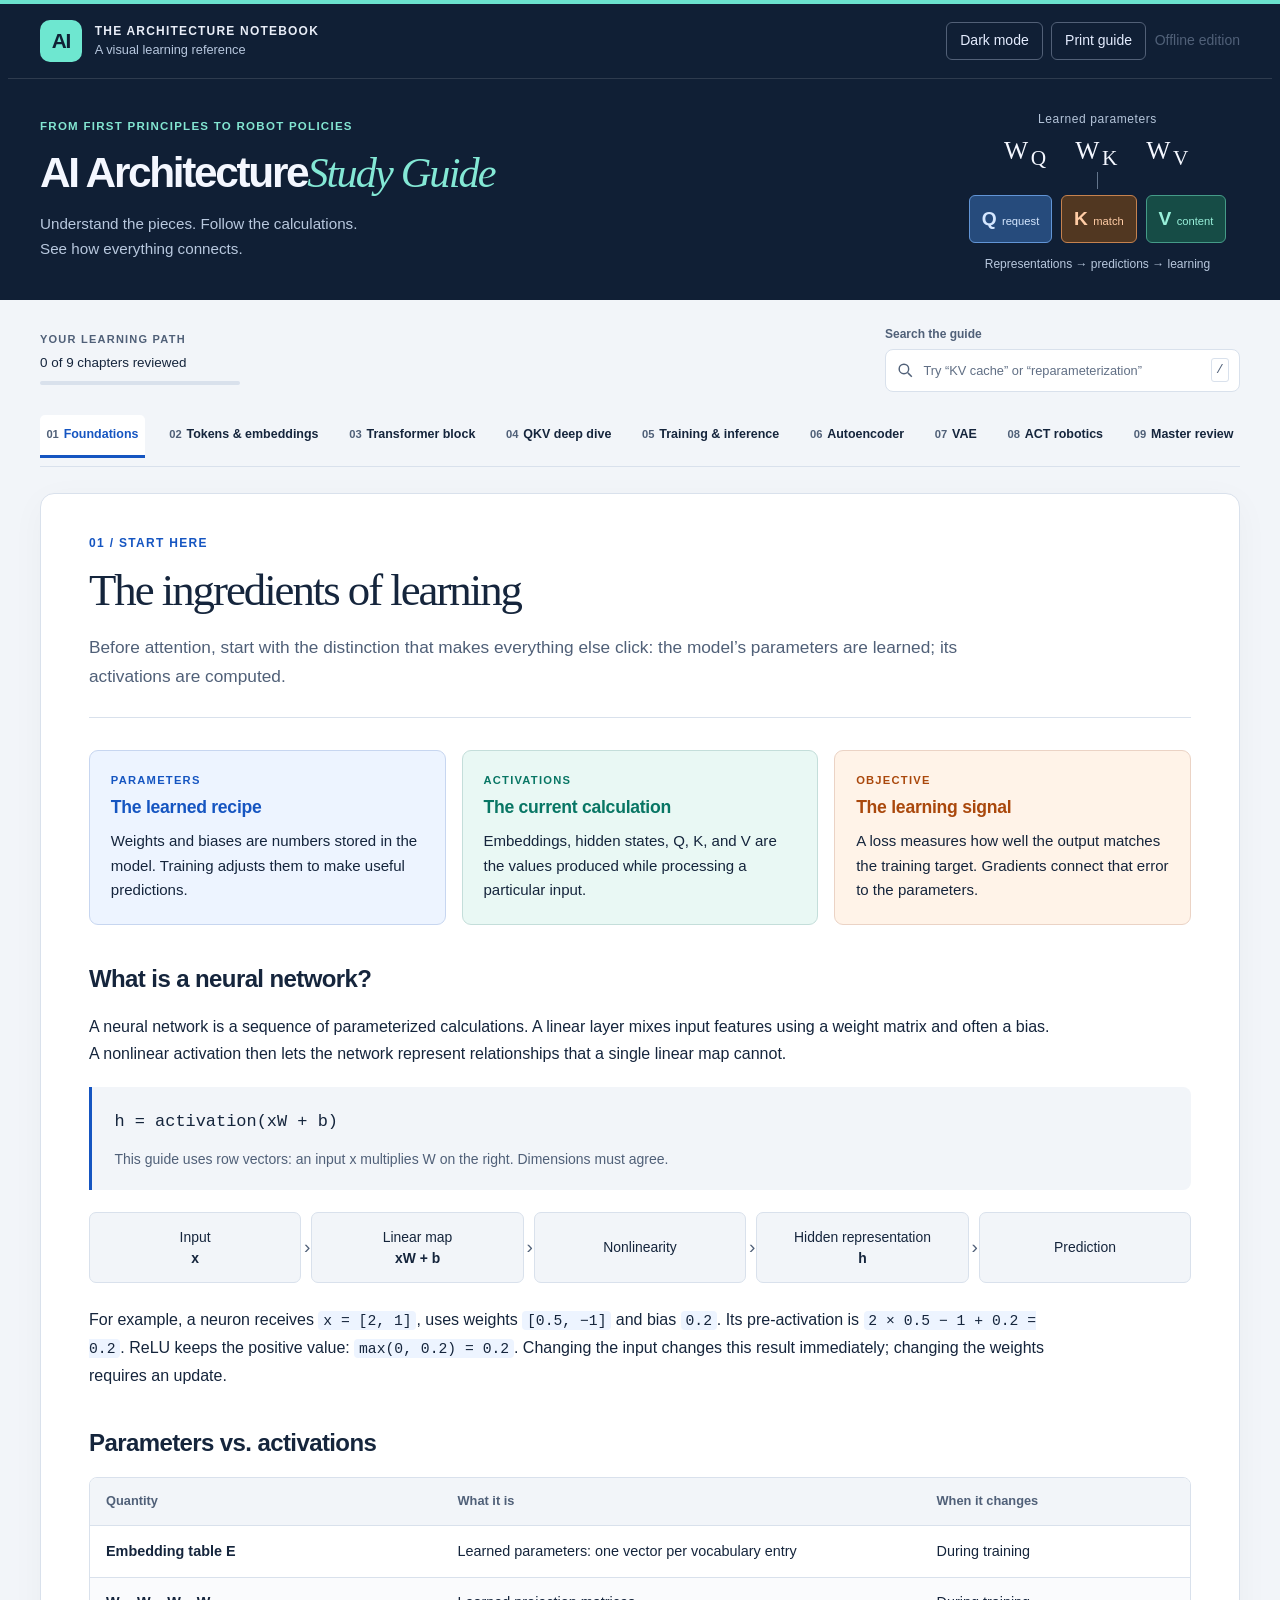
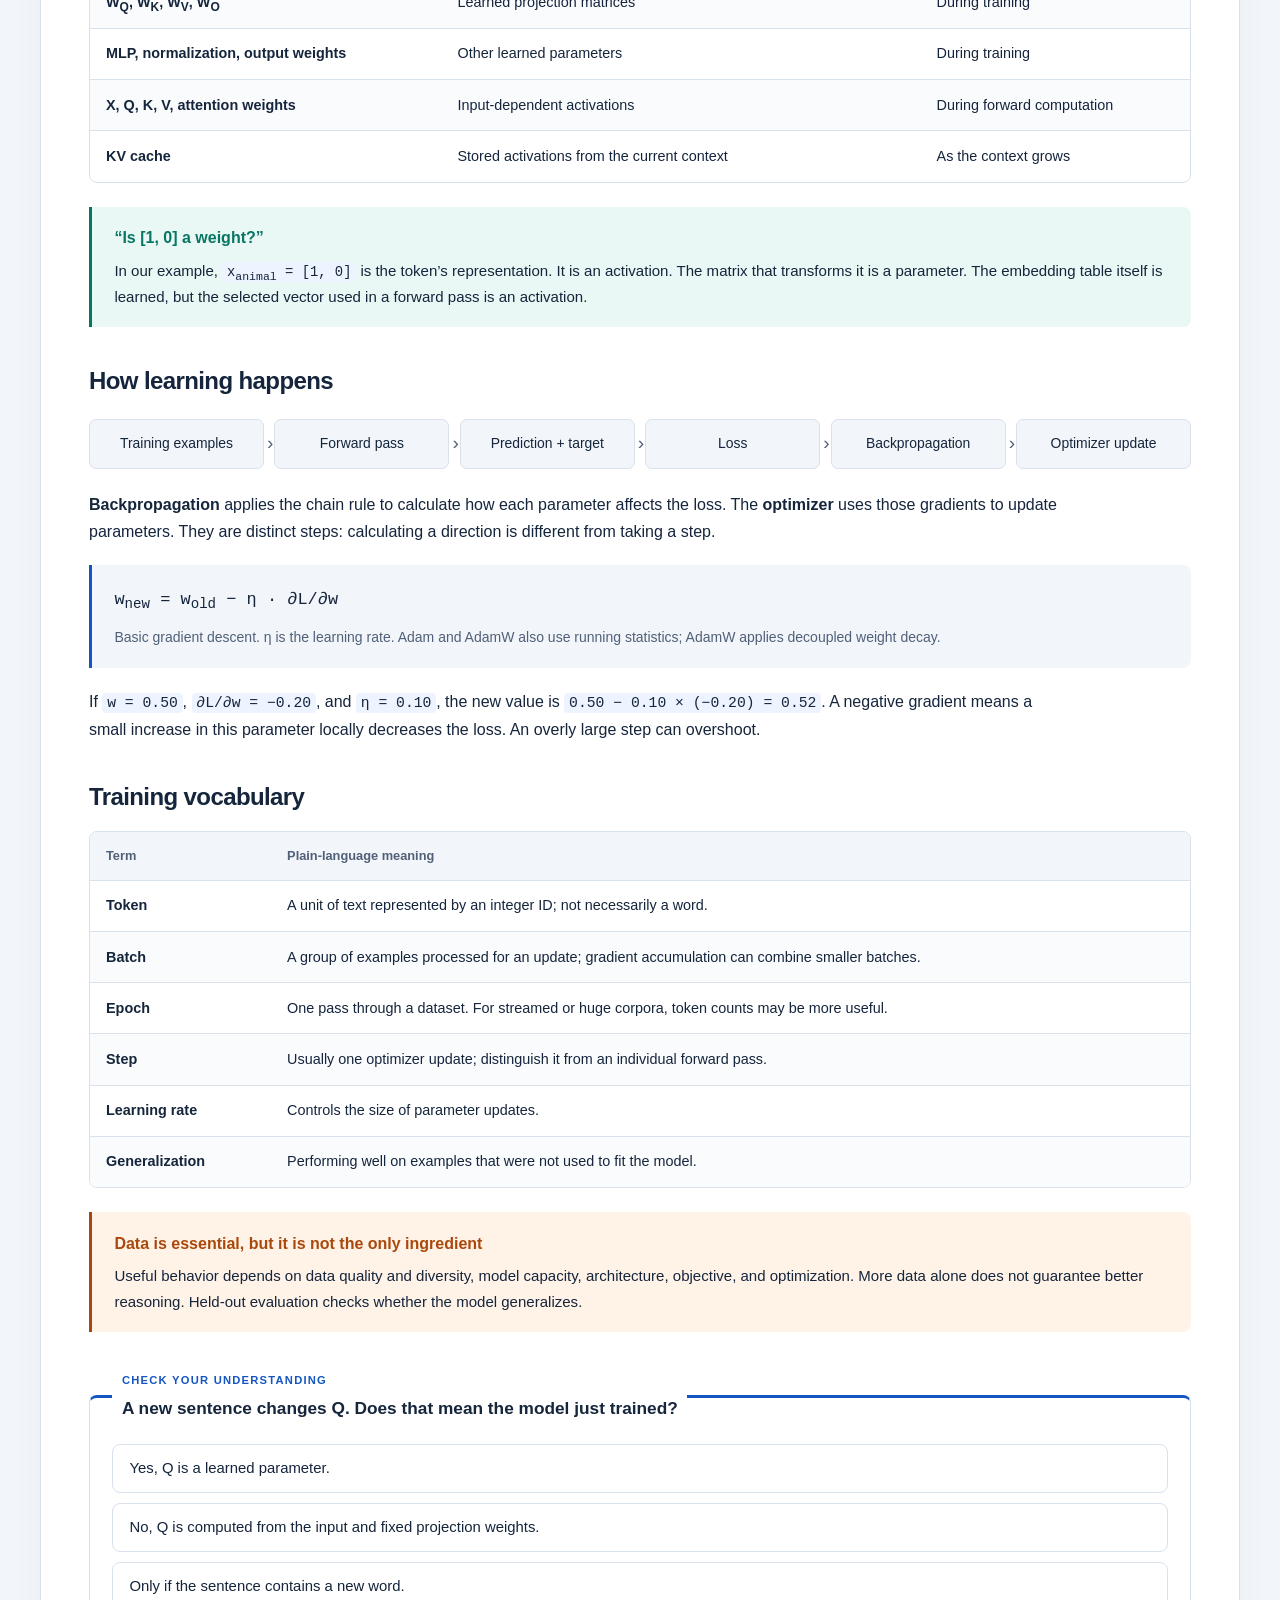
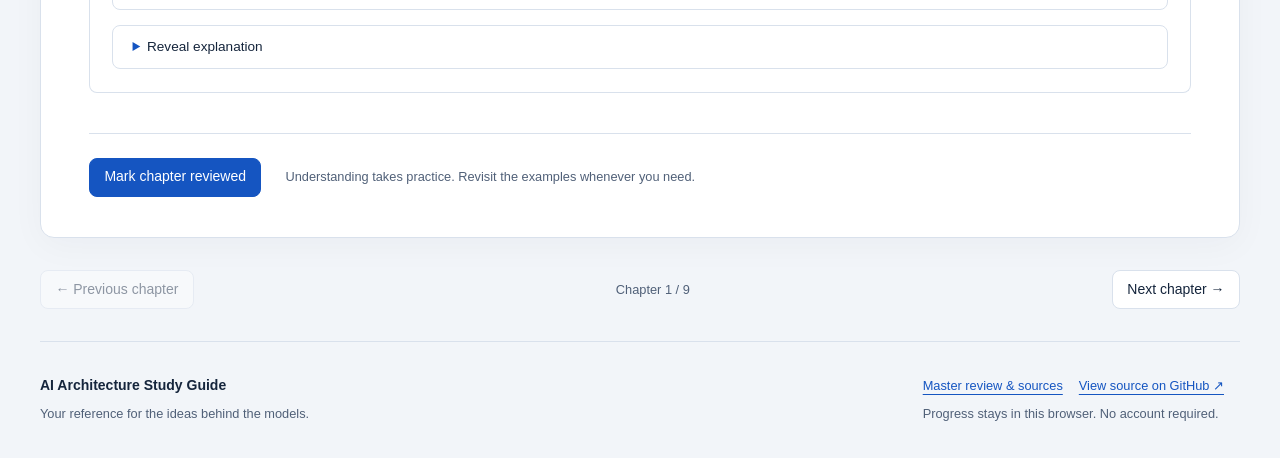
==== offline.html @ 488552a9 "Publish standalone AI architecture study guide" ====
<!DOCTYPE html>
<html lang="en" data-theme="light">
<head>
<meta charset="utf-8">
<meta name="viewport" content="width=device-width, initial-scale=1">
<meta name="description" content="A visual AI architecture study guide: neural networks, embeddings, Transformer blocks, QKV attention, training, KV caching, autoencoders, VAEs, and ACT robotics.">
<meta name="theme-color" content="#101f35">
<meta name="color-scheme" content="light dark">
<title>AI Architecture Study Guide</title>
<link rel="icon" href="data:image/svg+xml,%3Csvg xmlns='http://www.w3.org/2000/svg' viewBox='0 0 64 64'%3E%3Crect width='64' height='64' rx='14' fill='%23101f35'/%3E%3Ctext x='32' y='43' font-family='Arial' font-size='32' fill='%236ee7d0' text-anchor='middle'%3EAI%3C/text%3E%3C/svg%3E">
<style>
:root{--bg:#f2f5f9;--surface:#fff;--ink:#15253c;--muted:#506078;--line:#d9e1ec;--blue:#1555c1;--blue-soft:#edf4ff;--teal:#087664;--teal-soft:#e9f8f4;--orange:#aa480c;--orange-soft:#fff3e8;--navy:#101f35;--focus:#b348ed;--shadow:0 8px 35px #14244109;color-scheme:light;font-family:Inter,-apple-system,BlinkMacSystemFont,"Segoe UI",sans-serif;font-size:16px;line-height:1.7}
:root[data-theme=dark]{--bg:#0e1726;--surface:#172438;--ink:#e8edf7;--muted:#b5c2d4;--line:#344359;--blue:#92baff;--blue-soft:#1b3354;--teal:#75dfca;--teal-soft:#183c3c;--orange:#ffbb89;--orange-soft:#443124;--shadow:none;color-scheme:dark}
*{box-sizing:border-box}html{scroll-behavior:smooth;scroll-padding-top:1.5rem}body{margin:0;background:var(--bg);color:var(--ink)}[hidden]{display:none!important}a{color:var(--blue);text-underline-offset:4px}button,input{font:inherit}button,a,input,summary{-webkit-tap-highlight-color:transparent}button{cursor:pointer}button:disabled{cursor:default;opacity:.45}button:focus-visible,a:focus-visible,input:focus-visible,summary:focus-visible,article:focus-visible{outline:3px solid var(--focus);outline-offset:4px}button{border:1px solid var(--line);border-radius:8px;color:var(--ink);background:var(--surface);padding:.55rem .9rem;line-height:1.4}button:hover:not(:disabled){border-color:var(--blue);color:var(--blue)}p{margin:.65rem 0 1rem}h1,h2,h3,h4{line-height:1.2}h3{font-size:1.5rem;letter-spacing:-.025em;margin:0 0 1.2rem}h4{font-size:1.05rem;margin:.3rem 0 .8rem}strong{font-weight:650}small,.caption{font-size:.875rem}.caption{color:var(--muted)}code{font-family:ui-monospace,SFMono-Regular,Consolas,monospace;font-size:.92em}p code,td code{background:var(--blue-soft);padding:.12rem .3rem;border-radius:4px;overflow-wrap:anywhere}sub,sup{line-height:0}svg{fill:none;stroke:currentColor;stroke-width:1.8}.eyebrow{display:block;font-size:.75rem;font-weight:750;letter-spacing:.11em;line-height:1.5;text-transform:uppercase}.skip-link{position:fixed;top:-100px;left:1rem;z-index:20;background:var(--surface);padding:.8rem}.skip-link:focus{top:1rem}.masthead{background:var(--navy);color:#f4f7ff;border-top:4px solid #6be2ce}.masthead-inner,.intro{max-width:1264px;margin:auto;padding:1.35rem 2rem}.masthead-inner{display:flex;justify-content:space-between;align-items:center;border-bottom:1px solid #ffffff20;gap:1rem}.brand{display:flex;align-items:center;gap:.8rem;color:#e8edf7;text-decoration:none;font-size:.75rem;font-weight:650;letter-spacing:.1em;line-height:1.5}.brand-mark{display:grid;place-items:center;width:42px;height:42px;background:#6ee7d0;color:#102236;border-radius:10px;font-size:1.3rem;font-weight:800;letter-spacing:-.06em}.brand-sub{display:block;font-weight:400;color:#b7c7de;letter-spacing:0;font-size:.8rem}.header-actions{display:flex;align-items:center;gap:.55rem}.header-actions button,.header-actions a{font-size:.875rem;background:transparent;color:#e5edff;border:1px solid #526077;padding:.5rem .8rem;border-radius:6px;text-decoration:none}.header-actions a{background:#d9fbf3;color:#163e3c;border-color:#d9fbf3}.header-actions button:hover{color:#6ee7d0;border-color:#6ee7d0}.intro{display:flex;justify-content:space-between;align-items:center;gap:3rem;padding-top:2rem;padding-bottom:2.1rem}.intro .eyebrow{color:#83e6d2;font-size:.72rem;margin:0 0 .8rem}.intro h1{font-size:clamp(2.5rem,4.2vw,3.5rem);font-weight:550;letter-spacing:-.055em;margin:0}.intro h1 br{display:none}.intro h1 em{font-family:Georgia,serif;font-weight:400;color:#84e8d5;letter-spacing:-.045em}.intro p:not(.eyebrow){color:#b8c8de;line-height:1.65;margin:.75rem 0 0;font-size:.95rem}.intro-map{min-width:315px;max-width:360px;text-align:center;padding:.1rem 0}.intro-map>span{font-size:.75rem;letter-spacing:.05em;color:#b5c5da}.intro-map>b{display:block;font-family:Georgia,serif;font-size:1.6rem;font-weight:400;letter-spacing:.1em;line-height:1.6}.map-line{height:17px;width:1px;background:#63758c;margin:0 auto .4rem}.qkv-chips{display:flex;gap:.55rem;justify-content:center}.qkv-chips>span{padding:.4rem .75rem;background:#264b7c;border:1px solid #6295d6;color:#d5e7ff;border-radius:6px;font-size:1.2rem;font-weight:700}.qkv-chips>span:nth-child(2){background:#513721;border-color:#c5824f;color:#ffcca5}.qkv-chips>span:nth-child(3){background:#164c46;border-color:#459b88;color:#98f0da}.qkv-chips small{font-size:.7rem;font-weight:400}.intro-map p{font-size:.75rem!important}.guide-shell{max-width:1264px;margin:auto;padding:0 2rem}.toolbar{display:flex;align-items:center;justify-content:space-between;gap:2rem;padding:1.5rem 0 1.2rem}.toolbar .eyebrow{color:var(--muted);font-size:.69rem}#progress-label{font-size:.84rem;display:block;margin:.25rem 0 .4rem}progress{appearance:none;width:200px;height:4px;border:0;background:var(--line);display:block;border-radius:5px;overflow:hidden}progress::-webkit-progress-bar{background:var(--line)}progress::-webkit-progress-value{background:var(--teal)}progress::-moz-progress-bar{background:var(--teal)}.search-box{width:355px;max-width:100%}.search-box>label{font-size:.75rem;font-weight:650;color:var(--muted);display:block;margin-bottom:.25rem}.search-box>div{display:flex;align-items:center;border:1px solid var(--line);background:var(--surface);border-radius:8px;padding:.35rem .65rem;gap:.5rem}.search-box svg{width:19px;height:19px;flex-shrink:0;color:var(--muted)}.search-box input{width:100%;min-width:0;border:0;background:transparent;color:var(--ink);font-size:.8rem;padding:.35rem 0;line-height:1.5}.search-box input::placeholder{color:var(--muted);opacity:.9}.search-box kbd{font-size:.8rem;border:1px solid var(--line);border-radius:3px;padding:0 .25rem;color:var(--muted)}.chapter-nav{margin-bottom:1.65rem;border-bottom:1px solid var(--line)}.chapter-nav [role=tablist]{display:flex;flex-wrap:wrap;gap:.2rem .5rem;padding-bottom:.5rem}.chapter-tab{background:transparent;border:0;border-bottom:3px solid transparent;border-radius:5px 5px 0 0;padding:.65rem .6rem;font-size:.875rem;font-weight:550;white-space:nowrap;display:flex;align-items:center;gap:.45rem}.chapter-tab>span:first-child{font-size:.7rem;color:var(--muted);font-variant-numeric:tabular-nums}.chapter-tab[aria-selected=true]{background:var(--surface);border-bottom-color:var(--blue);color:var(--blue)}.chapter-tab .done-dot{display:none;width:.35rem;height:.35rem;background:var(--teal);border-radius:50%}.chapter-tab.is-complete .done-dot{display:inline-block}.chapter{background:var(--surface);border:1px solid var(--line);border-radius:14px;padding:2.5rem 3rem;box-shadow:var(--shadow);margin-bottom:2rem;min-width:0}.chapter-heading{margin-bottom:2rem;border-bottom:1px solid var(--line);padding-bottom:1.6rem}.chapter-heading .eyebrow{color:var(--blue);margin:0 0 .75rem}.chapter-heading h2{font-family:Georgia,"Times New Roman",serif;font-size:clamp(2rem,3.5vw,2.85rem);font-weight:400;letter-spacing:-.045em;margin:0 0 .9rem;max-width:950px}.lead{font-size:1.08rem;color:var(--muted);line-height:1.7;max-width:870px;margin:0}.topic{margin-top:2.5rem;scroll-margin-top:2rem}.topic>p{max-width:970px}.cards{display:grid;grid-template-columns:repeat(auto-fit,minmax(min(100%,240px),1fr));gap:1rem;margin:1.25rem 0}.card{padding:1.3rem;border:1px solid var(--line);border-radius:9px;min-width:0}.card h3,.card h4{font-size:1.1rem;letter-spacing:-.015em;margin:.5rem 0 .7rem}.card p{font-size:.94rem;margin:0;line-height:1.65}.blue{background:var(--blue-soft);color:var(--blue);border-color:color-mix(in srgb,var(--blue) 24%,var(--surface))}.teal{background:var(--teal-soft);color:var(--teal);border-color:color-mix(in srgb,var(--teal) 24%,var(--surface))}.orange{background:var(--orange-soft);color:var(--orange);border-color:color-mix(in srgb,var(--orange) 24%,var(--surface))}.card p{color:var(--ink)}.card .eyebrow{font-size:.7rem}.flow{display:flex;list-style:none;padding:0;margin:1.4rem 0;gap:.65rem;align-items:stretch;flex-wrap:wrap;counter-reset:flow}.flow li{flex:1 1 100px;display:flex;align-items:center;justify-content:center;text-align:center;position:relative;flex-direction:column;line-height:1.5;font-size:.87rem;padding:.85rem .7rem;border:1px solid var(--line);border-radius:7px;background:var(--bg);min-width:0}.flow li:not(:last-child)::after{content:'›';position:absolute;right:-.65rem;color:var(--muted);font-size:1.2rem;z-index:1}.formula{margin:1.25rem 0;border-left:3px solid var(--blue);background:var(--bg);padding:1.15rem 1.4rem;border-radius:0 8px 8px 0;overflow-x:auto}.formula code{font-size:1.06rem;line-height:1.9;overflow-wrap:anywhere}.formula p{font-size:.875rem;color:var(--muted);margin:.6rem 0 0;max-width:900px}.callout{margin:1.5rem 0;background:var(--teal-soft);border-left:3px solid var(--teal);padding:1.1rem 1.4rem;border-radius:0 8px 8px 0}.callout>strong{color:var(--teal);font-size:1rem}.callout p{margin:.4rem 0 0;font-size:.94rem}.callout.caution{background:var(--orange-soft);border-color:var(--orange)}.callout.caution>strong{color:var(--orange)}.table-wrap{overflow-x:auto;border:1px solid var(--line);border-radius:8px;margin:1.2rem 0}table{width:100%;border-collapse:collapse;font-size:.9rem;line-height:1.6;text-align:left}th{background:var(--bg);font-size:.8rem;color:var(--muted);font-weight:650}td,th{padding:.85rem 1rem;border-bottom:1px solid var(--line);vertical-align:top}td:first-child{font-weight:600}tr:last-child td{border-bottom:0}tbody tr:nth-child(even){background:color-mix(in srgb,var(--bg) 40%,var(--surface))}details{border:1px solid var(--line);border-radius:8px;padding:0 1.2rem;margin:.8rem 0}summary{font-size:.95rem;font-weight:600;cursor:pointer;padding:1rem 0;line-height:1.6}details p{font-size:.94rem}details[open]{padding-bottom:.5rem}details>summary::marker{color:var(--blue)}.matrix{white-space:pre;overflow-x:auto;background:var(--bg);border-radius:7px;padding:1.2rem;font-size:.9rem;line-height:1.7}.quiz{min-width:0;border:1px solid var(--line);border-top:3px solid var(--blue);padding:1.4rem;border-radius:8px;margin:2.5rem 0 0}.quiz legend{padding:0 .6rem;font-size:1.08rem;font-weight:650;line-height:1.5;max-width:100%}.quiz legend .eyebrow{font-size:.7rem;color:var(--blue);margin-bottom:.45rem}.answers{display:grid;gap:.65rem}.answers button{text-align:left;border-color:var(--line);font-size:.93rem;padding:.8rem 1rem}.answers button.correct{background:var(--teal-soft);border-color:var(--teal);color:var(--teal)}.answers button.incorrect{background:var(--orange-soft);border-color:var(--orange);color:var(--orange)}.feedback{margin:.8rem 0 0;font-size:.94rem}.feedback:empty{display:none}.answer-key{margin:.9rem 0 0}.answer-key summary{font-weight:500;font-size:.85rem;padding:.65rem 0}.token-demo{display:flex;gap:.6rem;flex-wrap:wrap;margin:1.2rem 0}.token-demo span{font-family:ui-monospace,monospace;font-size:1.1rem;padding:.5rem 1rem;border:1px solid var(--blue);color:var(--blue);background:var(--blue-soft);border-radius:6px;white-space:pre}.block-diagram{max-width:660px;margin:1.5rem auto;text-align:center}.block-node{border:1px solid var(--line);border-radius:7px;padding:.7rem 1rem;position:relative;background:var(--bg);margin:.65rem 2.5rem;font-size:.9rem}.block-node.blue{background:var(--blue-soft);color:var(--blue)}.block-node.teal{background:var(--teal-soft);color:var(--teal)}.block-node:not(:last-child)::after{content:'↓';position:absolute;bottom:-1rem;left:49%;line-height:1rem;color:var(--muted)}.residual-group{border-right:2px solid var(--orange);position:relative;margin:1.2rem 0;padding:.7rem 0;border-radius:0 10px 10px 0;background:color-mix(in srgb,var(--bg) 50%,var(--surface))}.residual-label{font-size:.75rem;color:var(--orange);display:block;line-height:1.6}.sum{font-weight:650}.heads{display:grid;grid-template-columns:repeat(3,1fr);gap:1rem}.head{padding:1rem;text-align:center;border-radius:8px;border:1px solid var(--line);font-weight:650}.head small{display:block;font-size:.8rem;font-weight:400;margin-top:.3rem}.lab{background:var(--bg);border:1px solid var(--line);border-radius:10px;padding:1.5rem;margin:1.3rem 0}.lab-controls{display:grid;gap:.9rem}.lab-controls label{display:grid;grid-template-columns:120px 1fr 45px;gap:1rem;align-items:center;font-size:.9rem}.lab-controls input{width:100%;accent-color:var(--blue);min-width:0;cursor:pointer;min-height:28px}.lab-controls output{font-variant-numeric:tabular-nums;text-align:right;font-family:ui-monospace,monospace}.bars{display:grid;gap:.7rem;margin-top:1.5rem}.bar-row{display:grid;grid-template-columns:85px 1fr 70px;gap:1rem;align-items:center;font-size:.8rem}.bar-track{background:var(--line);border-radius:4px;height:12px;overflow:hidden}.bar-fill{height:100%;background:var(--blue);transition:width .12s}.bar-row:nth-child(2) .bar-fill{background:var(--orange)}.bar-row:nth-child(3) .bar-fill{background:var(--teal)}.bar-value{text-align:right;font-variant-numeric:tabular-nums}.small-button{font-size:.8rem}.bottleneck{display:flex;justify-content:space-around;align-items:center;gap:1rem;border:1px solid var(--line);border-radius:10px;padding:2rem 1rem;margin:1.5rem 0;background:var(--bg)}.bottleneck>div{display:flex;flex-direction:column;text-align:center}.bottleneck strong{font-family:Georgia,serif;font-size:2.5rem;font-weight:400}.bottleneck span{font-size:.8rem;color:var(--muted)}.bottleneck .latent{background:var(--teal-soft);color:var(--teal);border:1px solid var(--teal);border-radius:10px;padding:1rem}.latent-compare{display:grid;grid-template-columns:1fr 1fr;gap:1rem}.latent-compare>div{border:1px solid var(--line);border-radius:8px;padding:1.3rem}.latent-compare p{font-size:.875rem}.dots{position:relative;height:100px;background:var(--bg);border-radius:6px;margin:1rem 0}.dots i{width:10px;height:10px;background:var(--blue);position:absolute;border-radius:50%}.dots i:nth-child(1){left:10%;top:20%}.dots i:nth-child(2){left:17%;top:30%}.dots i:nth-child(3){left:20%;top:15%}.dots i:nth-child(4){left:15%;top:43%}.dots i:nth-child(5){left:75%;top:64%}.dots i:nth-child(6){left:81%;top:70%}.dots i:nth-child(7){left:70%;top:75%}.dots i:nth-child(8){left:74%;top:50%}.organized i{background:var(--teal)}.organized i:nth-child(1){left:40%;top:20%}.organized i:nth-child(2){left:50%;top:30%}.organized i:nth-child(3){left:57%;top:15%}.organized i:nth-child(4){left:32%;top:43%}.organized i:nth-child(5){left:55%;top:64%}.organized i:nth-child(6){left:46%;top:70%}.organized i:nth-child(7){left:40%;top:53%}.organized i:nth-child(8){left:61%;top:44%}.segmented{display:inline-flex;gap:.2rem;border:1px solid var(--line);border-radius:8px;background:var(--bg);padding:.25rem;margin:.5rem 0 1rem}.segmented button{border-color:transparent;background:transparent;font-size:.9rem}.segmented button[aria-pressed=true]{background:var(--blue);color:var(--surface)}.act-mode{border-left:3px solid var(--orange);padding:.8rem 1.4rem;background:var(--orange-soft);margin:.8rem 0 1.2rem}.act-mode p{font-size:.95rem}.act-policy{padding:1.4rem;border:2px solid var(--teal);border-radius:10px;margin:1.5rem 0}.act-policy>.eyebrow{color:var(--teal)}.family-root{background:var(--bg);border:1px solid var(--line);text-align:center;padding:1rem;border-radius:8px;font-size:1rem;font-weight:600}.act-root{border-color:var(--teal);background:var(--teal-soft);color:var(--teal)}.review-prompts{padding-left:1.4rem}.review-prompts li{margin:.8rem 0;padding-left:.5rem}.sources{padding-left:1.4rem}.sources li{padding:.5rem 0 .5rem .35rem}.sources a{font-weight:600}.sources span{display:block;font-size:.875rem;color:var(--muted)}.chapter-end{border-top:1px solid var(--line);margin-top:2.5rem;padding-top:1.5rem;display:flex;gap:1.5rem;align-items:center}.complete-button{background:var(--blue);color:var(--surface);border-color:var(--blue);font-size:.875rem;flex-shrink:0}.complete-button:hover{background:var(--blue-soft)}.complete-button[aria-pressed=true]{background:var(--teal-soft);color:var(--teal);border-color:var(--teal)}.chapter-end p{color:var(--muted);font-size:.8rem;margin:0}.chapter-pagination{display:flex;justify-content:space-between;align-items:center;margin:0 0 2rem;gap:1rem}.chapter-pagination button{font-size:.875rem}.chapter-pagination span{font-size:.8rem;color:var(--muted)}footer{border-top:1px solid var(--line);padding:2rem 0;display:flex;justify-content:space-between;gap:2rem;font-size:.875rem}footer p{font-size:.8rem;color:var(--muted);margin:.3rem 0}footer a{margin-right:1rem;font-size:.8rem}.search-results{background:var(--surface);border:1px solid var(--line);padding:2rem;border-radius:12px;margin-bottom:2rem}.search-heading{display:flex;justify-content:space-between;align-items:center;gap:1rem}.search-heading h2{font-size:1.6rem}.search-heading button{font-size:.875rem}#search-summary{color:var(--muted);font-size:.9rem}.search-result{display:block;width:100%;text-align:left;padding:1.2rem;margin:.6rem 0;line-height:1.6}.search-result strong{display:block;font-size:1rem}.search-result p{font-size:.875rem;color:var(--muted);margin:.4rem 0 0}.search-result .eyebrow{font-size:.7rem;color:var(--blue);margin-bottom:.2rem}mark{background:#ffe497;color:#342b0f;padding:0 .1rem;border-radius:2px}.no-results{padding:2rem 0;font-size:1rem;color:var(--muted)}
@media(min-width:1150px){.intro h1 br{display:block}.intro{padding-top:1.8rem;padding-bottom:1.9rem}.intro h1{font-size:3.3rem}.chapter-nav [role=tablist]{justify-content:space-between;gap:0}.chapter-tab{font-size:.78rem;padding:.7rem .4rem;gap:.3rem}.intro-map{margin-right:6rem}}
@media(max-width:900px){.masthead-inner,.intro{padding-left:1.5rem;padding-right:1.5rem}.intro-map{display:none}.intro{padding-top:1.6rem;padding-bottom:1.6rem}.intro h1{font-size:2.7rem}.guide-shell{padding:0 1.5rem}.chapter{padding:2rem}.brand-sub{display:none}.brand{font-size:.68rem}.header-actions{gap:.35rem}.header-actions button,.header-actions a{font-size:.75rem;padding:.5rem .6rem}.chapter-tab{font-size:.85rem}.heads{gap:.5rem}.head{padding:.75rem .5rem}}
@media(max-width:600px){:root{line-height:1.7}.masthead-inner{padding:1rem;flex-wrap:wrap;gap:.8rem}.brand{font-size:.72rem}.brand-sub{display:block}.brand-mark{width:36px;height:36px;font-size:1.1rem}.header-actions{width:100%;justify-content:flex-end}.header-actions a,.header-actions button{font-size:.8rem}.intro{padding:1.2rem 1rem 1.6rem}.intro h1{font-size:2.25rem;line-height:1.15;letter-spacing:-.045em}.intro h1 br{display:block}.intro .eyebrow{font-size:.63rem;letter-spacing:.08em}.intro p:not(.eyebrow){font-size:.9rem}.guide-shell{padding:0 .8rem}.toolbar{align-items:stretch;flex-direction:column;gap:1rem;padding:1.2rem .2rem}.toolbar>div:first-child{display:grid;grid-template-columns:1fr 1fr;gap:.4rem}.toolbar .eyebrow{align-self:center}#progress-label{text-align:right;font-size:.75rem;margin:0}progress{width:100%;grid-column:1/-1}.search-box{width:100%}.search-box>label{font-size:.8rem}.search-box input{font-size:.875rem}.chapter-nav{margin-bottom:1rem}.chapter-nav [role=tablist]{flex-wrap:nowrap;overflow-x:auto;padding-bottom:.65rem;gap:.2rem;scrollbar-width:thin}.chapter-tab{padding:.65rem .7rem;font-size:.875rem}.chapter{padding:1.5rem 1.1rem;border-radius:10px}.chapter-heading{padding-bottom:1.3rem;margin-bottom:1.3rem}.chapter-heading h2{font-size:2.05rem;line-height:1.15}.lead{font-size:1rem}.topic{margin-top:2rem}.topic>h3{font-size:1.3rem}.cards{grid-template-columns:1fr;gap:.7rem}.card{padding:1rem}.card p{font-size:.94rem}.flow{gap:.5rem}.flow li{flex-basis:110px;font-size:.8rem;padding:.7rem .5rem}.flow li::after{right:-.5rem!important}.formula{padding:1rem}.formula code{font-size:.93rem}.callout{padding:1rem}.table-wrap th,.table-wrap td{padding:.65rem .75rem;min-width:115px}.table-wrap table{font-size:.85rem}.lab{padding:1rem}.lab-controls label{grid-template-columns:85px 1fr 35px;gap:.5rem;font-size:.8rem}.bar-row{grid-template-columns:65px 1fr 52px;gap:.5rem}.block-node{margin:.65rem 1rem}.heads{grid-template-columns:1fr}.head small{display:inline;margin-left:.4rem}.bottleneck{gap:.4rem;padding:1rem .5rem}.bottleneck strong{font-size:2rem}.bottleneck span{font-size:.7rem}.bottleneck .latent{padding:.8rem .5rem}.latent-compare{grid-template-columns:1fr}.act-policy{padding:1rem}.act-mode{padding:.8rem 1rem}.quiz{padding:1rem}.quiz legend{font-size:1rem}.answers button{font-size:.9rem}.chapter-end{align-items:flex-start;flex-direction:column;gap:.7rem}.chapter-pagination{gap:.5rem}.chapter-pagination button{font-size:.75rem;padding:.6rem .7rem}.chapter-pagination span{font-size:.7rem;white-space:nowrap}footer{flex-direction:column;gap:1rem;padding:1.5rem .2rem}.search-results{padding:1rem}.search-heading{align-items:flex-start}.search-heading h2{font-size:1.4rem}.search-heading button{font-size:.75rem}.search-result{padding:1rem}}
@media(prefers-reduced-motion:reduce){html{scroll-behavior:auto}*,*::before,*::after{transition:none!important}}
@media print{:root,:root[data-theme=dark]{--bg:#fff;--surface:#fff;--ink:#111;--muted:#444;--line:#bbb;--blue:#134791;--blue-soft:#f1f5fa;--teal:#155e52;--teal-soft:#f0f7f5;--orange:#86421c;--orange-soft:#fcf5ef;color-scheme:light;font-size:10pt}.masthead{background:#fff;color:#111;border-top:0}.masthead-inner,.intro{padding:0}.brand,.brand-sub,.intro p,.intro h1 em{color:#111!important}.intro{padding:1rem 0}.intro h1{font-size:28pt}.intro-map,.header-actions,.toolbar,.chapter-nav,.chapter-pagination,.chapter-end,.segmented,.search-results,.skip-link,.answers,.small-button,footer,.lab-controls{display:none!important}.guide-shell{max-width:none;padding:0}.chapter,.chapter[hidden],main[hidden],.act-mode,.act-mode[hidden]{display:block!important;border:0;border-radius:0;padding:0;margin:0;box-shadow:none}.chapter{break-before:page}.chapter-heading h2{font-size:24pt}.topic{margin-top:1.3rem}.cards,.formula,.callout,.quiz{break-inside:avoid}.table-wrap{overflow:visible}th,td{padding:.4rem}.flow li{flex-basis:80px}.formula code{font-size:10pt}.intro-map{display:none}.quiz{margin:1rem 0}.answer-key{display:block}.table-wrap table{font-size:9pt}a{color:#134791}.chapter-heading{padding-bottom:.8rem;margin-bottom:1rem}details{break-inside:avoid}.lab{padding:1rem}.brand-mark{background:#fff;border:1px solid #333;color:#111}}

@media(min-width:901px){.intro h1{font-size:2.65rem}.intro h1 br{display:none}.intro{padding-top:1.45rem;padding-bottom:1.5rem}.intro-map{min-width:285px;margin-right:0}.masthead-inner{padding-top:1rem;padding-bottom:1rem}}
@media screen{.chapter-nav{position:sticky;top:0;z-index:5;background:var(--bg);padding-top:.25rem;box-shadow:0 5px 0 var(--bg)}}

</style>

</head>
<body>
<a class="skip-link" href="#study-content">Skip to study content</a>
<header class="masthead">
<div class="masthead-inner"><a class="brand" href="#foundations"><span class="brand-mark">AI</span><span>THE ARCHITECTURE NOTEBOOK<span class="brand-sub">A visual learning reference</span></span></a><div class="header-actions"><button type="button" id="theme-toggle" aria-label="Switch to dark theme">Dark mode</button><button type="button" id="print-guide">Print guide</button><span class="caption">Offline edition</span></div></div>
<div class="intro"><div><p class="eyebrow">FROM FIRST PRINCIPLES TO ROBOT POLICIES</p><h1>AI Architecture<br><em>Study Guide</em></h1><p>Understand the pieces. Follow the calculations.<br>See how everything connects.</p></div><div class="intro-map" aria-label="Learned parameters produce representations that support predictions"><span>Learned parameters</span><b>W<sub>Q</sub> &nbsp; W<sub>K</sub> &nbsp; W<sub>V</sub></b><div class="map-line"></div><div class="qkv-chips"><span>Q <small>request</small></span><span>K <small>match</small></span><span>V <small>content</small></span></div><p>Representations → predictions → learning</p></div></div>
</header>
<div class="guide-shell">
<div class="toolbar"><div><span class="eyebrow">YOUR LEARNING PATH</span><span id="progress-label">0 of 9 chapters reviewed</span><progress id="progress" max="9" value="0" aria-label="Chapters reviewed"></progress></div><div class="search-box"><label for="guide-search">Search the guide</label><div><svg viewBox="0 0 24 24" aria-hidden="true"><circle cx="10" cy="10" r="6"></circle><path d="m15 15 5 5"></path></svg><input id="guide-search" type="search" placeholder="Try “KV cache” or “reparameterization”" autocomplete="off"><kbd>/</kbd></div></div></div>
<nav class="chapter-nav" aria-label="Study chapters"><div role="tablist" aria-label="Study chapters"><button class="chapter-tab" id="tab-foundations" role="tab" aria-controls="foundations" aria-selected="true" tabindex="0" data-chapter="foundations"><span>01</span>Foundations<span class="done-dot" aria-hidden="true"></span></button><button class="chapter-tab" id="tab-tokens" role="tab" aria-controls="tokens" aria-selected="false" tabindex="-1" data-chapter="tokens"><span>02</span>Tokens & embeddings<span class="done-dot" aria-hidden="true"></span></button><button class="chapter-tab" id="tab-transformer" role="tab" aria-controls="transformer" aria-selected="false" tabindex="-1" data-chapter="transformer"><span>03</span>Transformer block<span class="done-dot" aria-hidden="true"></span></button><button class="chapter-tab" id="tab-qkv" role="tab" aria-controls="qkv" aria-selected="false" tabindex="-1" data-chapter="qkv"><span>04</span>QKV deep dive<span class="done-dot" aria-hidden="true"></span></button><button class="chapter-tab" id="tab-training" role="tab" aria-controls="training" aria-selected="false" tabindex="-1" data-chapter="training"><span>05</span>Training & inference<span class="done-dot" aria-hidden="true"></span></button><button class="chapter-tab" id="tab-autoencoder" role="tab" aria-controls="autoencoder" aria-selected="false" tabindex="-1" data-chapter="autoencoder"><span>06</span>Autoencoder<span class="done-dot" aria-hidden="true"></span></button><button class="chapter-tab" id="tab-vae" role="tab" aria-controls="vae" aria-selected="false" tabindex="-1" data-chapter="vae"><span>07</span>VAE<span class="done-dot" aria-hidden="true"></span></button><button class="chapter-tab" id="tab-act" role="tab" aria-controls="act" aria-selected="false" tabindex="-1" data-chapter="act"><span>08</span>ACT robotics<span class="done-dot" aria-hidden="true"></span></button><button class="chapter-tab" id="tab-review" role="tab" aria-controls="review" aria-selected="false" tabindex="-1" data-chapter="review"><span>09</span>Master review<span class="done-dot" aria-hidden="true"></span></button></div></nav>
<noscript><div class="callout"><strong>Reading mode</strong><p>All chapters are shown below. Enable JavaScript for tabs, search, quizzes, progress tracking, and interactive examples.</p></div></noscript>
<section id="search-results" class="search-results" aria-label="Search results" hidden><div class="search-heading"><h2>Search results</h2><button type="button" id="close-search">Back to the guide</button></div><p id="search-summary" role="status"></p><div id="search-list"></div></section>
<main id="study-content"><article id="foundations" class="chapter" role="tabpanel" aria-labelledby="tab-foundations" tabindex="0"><header class="chapter-heading"><p class="eyebrow">01 / START HERE</p><h2>The ingredients of learning</h2><p class="lead">Before attention, start with the distinction that makes everything else click: the model’s parameters are learned; its activations are computed.</p></header><div class="cards"><div class="card blue"><span class="eyebrow">PARAMETERS</span><h3>The learned recipe</h3><p>Weights and biases are numbers stored in the model. Training adjusts them to make useful predictions.</p></div><div class="card teal"><span class="eyebrow">ACTIVATIONS</span><h3>The current calculation</h3><p>Embeddings, hidden states, Q, K, and V are the values produced while processing a particular input.</p></div><div class="card orange"><span class="eyebrow">OBJECTIVE</span><h3>The learning signal</h3><p>A loss measures how well the output matches the training target. Gradients connect that error to the parameters.</p></div></div><section class="topic" id="network"><h3>What is a neural network?</h3><p>A neural network is a sequence of parameterized calculations. A linear layer mixes input features using a weight matrix and often a bias. A nonlinear activation then lets the network represent relationships that a single linear map cannot.</p><div class="formula"><code>h = activation(xW + b)</code><p>This guide uses row vectors: an input x multiplies W on the right. Dimensions must agree.</p></div><ol class="flow"><li>Input <b>x</b></li><li>Linear map <b>xW + b</b></li><li>Nonlinearity</li><li>Hidden representation <b>h</b></li><li>Prediction</li></ol><p>For example, a neuron receives <code>x = [2, 1]</code>, uses weights <code>[0.5, −1]</code> and bias <code>0.2</code>. Its pre-activation is <code>2 × 0.5 − 1 + 0.2 = 0.2</code>. ReLU keeps the positive value: <code>max(0, 0.2) = 0.2</code>. Changing the input changes this result immediately; changing the weights requires an update.</p></section><section class="topic" id="parameter-activation"><h3>Parameters vs. activations</h3><div class="table-wrap"><table><thead><tr><th scope="col">Quantity</th><th scope="col">What it is</th><th scope="col">When it changes</th></tr></thead><tbody><tr><td>Embedding table E</td><td>Learned parameters: one vector per vocabulary entry</td><td>During training</td></tr><tr><td>W<sub>Q</sub>, W<sub>K</sub>, W<sub>V</sub>, W<sub>O</sub></td><td>Learned projection matrices</td><td>During training</td></tr><tr><td>MLP, normalization, output weights</td><td>Other learned parameters</td><td>During training</td></tr><tr><td>X, Q, K, V, attention weights</td><td>Input-dependent activations</td><td>During forward computation</td></tr><tr><td>KV cache</td><td>Stored activations from the current context</td><td>As the context grows</td></tr></tbody></table></div><aside class="callout idea"><strong>“Is [1, 0] a weight?”</strong><p>In our example, <code>x<sub>animal</sub> = [1, 0]</code> is the token’s representation. It is an activation. The matrix that transforms it is a parameter. The embedding table itself is learned, but the selected vector used in a forward pass is an activation.</p></aside></section><section class="topic" id="learning-loop"><h3>How learning happens</h3><ol class="flow"><li>Training examples</li><li>Forward pass</li><li>Prediction + target</li><li>Loss</li><li>Backpropagation</li><li>Optimizer update</li></ol><p><strong>Backpropagation</strong> applies the chain rule to calculate how each parameter affects the loss. The <strong>optimizer</strong> uses those gradients to update parameters. They are distinct steps: calculating a direction is different from taking a step.</p><div class="formula"><code>w<sub>new</sub> = w<sub>old</sub> − η · ∂L/∂w</code><p>Basic gradient descent. η is the learning rate. Adam and AdamW also use running statistics; AdamW applies decoupled weight decay.</p></div><p>If <code>w = 0.50</code>, <code>∂L/∂w = −0.20</code>, and <code>η = 0.10</code>, the new value is <code>0.50 − 0.10 × (−0.20) = 0.52</code>. A negative gradient means a small increase in this parameter locally decreases the loss. An overly large step can overshoot.</p></section><section class="topic" id="terms"><h3>Training vocabulary</h3><div class="table-wrap"><table><thead><tr><th scope="col">Term</th><th scope="col">Plain-language meaning</th></tr></thead><tbody><tr><td>Token</td><td>A unit of text represented by an integer ID; not necessarily a word.</td></tr><tr><td>Batch</td><td>A group of examples processed for an update; gradient accumulation can combine smaller batches.</td></tr><tr><td>Epoch</td><td>One pass through a dataset. For streamed or huge corpora, token counts may be more useful.</td></tr><tr><td>Step</td><td>Usually one optimizer update; distinguish it from an individual forward pass.</td></tr><tr><td>Learning rate</td><td>Controls the size of parameter updates.</td></tr><tr><td>Generalization</td><td>Performing well on examples that were not used to fit the model.</td></tr></tbody></table></div><aside class="callout caution"><strong>Data is essential, but it is not the only ingredient</strong><p>Useful behavior depends on data quality and diversity, model capacity, architecture, objective, and optimization. More data alone does not guarantee better reasoning. Held-out evaluation checks whether the model generalizes.</p></aside></section><fieldset class="quiz" id="quiz-foundations" data-answer="1" data-quiz="foundations"><legend><span class="eyebrow">Check your understanding</span>A new sentence changes Q. Does that mean the model just trained?</legend><div class="answers"><button type="button" data-choice="0">Yes, Q is a learned parameter.</button><button type="button" data-choice="1">No, Q is computed from the input and fixed projection weights.</button><button type="button" data-choice="2">Only if the sentence contains a new word.</button></div><p class="feedback" aria-live="polite"></p><details class="answer-key"><summary>Reveal explanation</summary><p>Q = XWQ changes when X changes. Training means updating learned parameters such as WQ using a learning procedure. Normal inference does not do that.</p></details></fieldset><div class="chapter-end"><button type="button" class="complete-button" data-complete="foundations" aria-pressed="false">Mark chapter reviewed</button><p>Understanding takes practice. Revisit the examples whenever you need.</p></div></article><article id="tokens" class="chapter" role="tabpanel" aria-labelledby="tab-tokens" tabindex="0"><header class="chapter-heading"><p class="eyebrow">02 / REPRESENTATION</p><h2>From text to vectors</h2><p class="lead">A Transformer reads arrays of numbers. Tokenization determines the units; embeddings give each unit a learned starting representation.</p></header><ol class="flow"><li>Text</li><li>Tokenizer</li><li>Token IDs</li><li>Embedding lookup</li><li>Position information</li><li>Hidden states X</li></ol><section class="topic" id="tokenization"><h3>A token is not always a word</h3><p>A tokenizer maps text into a sequence of discrete vocabulary entries. Tokens can represent whole words, word pieces, punctuation, whitespace, or byte-based units. The exact split depends on the tokenizer.</p><div class="token-demo" aria-label="Illustrative token sequence"><span>The</span><span> animal</span><span> was</span><span> very</span></div><p class="caption">Illustrative tokens only. These boundaries and the numbers below are not from a particular tokenizer.</p><p>Suppose these tokens map to IDs <code>[17, 302, 41, 98]</code>. ID 302 is an index, not a measurement: “animal” is not numerically more meaningful than token 17. An embedding lookup selects rows from a learned table.</p></section><section class="topic" id="embedding"><h3>The embedding table</h3><div class="formula"><code>E ∈ ℝ<sup>vocab_size × d_model</sup>  X = E[token_ids]</code><p>For n tokens, X has shape n × d_model. The batch dimension is omitted in this guide.</p></div><p>If the table has 50,000 tokens and a representation width of 768, each input token selects one 768-number vector. Those coordinates are learned features; they generally do not have neat human labels like “animalness” or “tiredness.” Similar uses can lead to useful geometric relationships, but that is an outcome of training.</p><aside class="callout idea"><strong>Embedding vs. hidden state</strong><p>An embedding is the starting token representation. After a block mixes context and transforms features, its output is a new hidden state. Later layers project that updated hidden state into Q, K, and V.</p></aside></section><section class="topic" id="position"><h3>How does the model know the order?</h3><p>Without positional information, basic self-attention treats tokens as a set: reordering the rows simply reorders its output. Word order matters, so models incorporate positions.</p><div class="cards"><div class="card blue"><span class="eyebrow">ADDITIVE POSITIONS</span><h3>Add a position vector</h3><p>The original Transformer adds sinusoidal position encodings to token embeddings. Learned positional embeddings are another choice.</p></div><div class="card teal"><span class="eyebrow">ROTARY POSITIONS</span><h3>Rotate queries and keys</h3><p>RoPE applies position-dependent rotations to Q and K so their dot products encode relative-position information. It is not simply an extra vector added to X.</p></div></div><div class="formula"><code>X<sub>0</sub> = E[token_ids] + P</code><p>This is the additive-position version. Positional schemes vary between architectures.</p></div><p>“The dog chased the cat” and “The cat chased the dog” contain the same words but describe different events. Position information and the model’s learned transformations help keep those relationships distinct.</p></section><section class="topic" id="contextual"><h3>Why the same token can mean different things</h3><p>“Bank” starts with the same lookup vector in “river bank” and “bank loan,” assuming the same token ID. Attention brings in different surrounding information, so the contextual hidden states diverge. The embedding table does not need a separate entry for every possible sentence.</p><ol class="flow"><li>Same token embedding</li><li>Different surrounding tokens</li><li>Different attention outputs</li><li>Different contextual hidden states</li></ol></section><fieldset class="quiz" id="quiz-tokens" data-answer="2" data-quiz="tokens"><legend><span class="eyebrow">Check your understanding</span>Where does context first enter a token’s meaning in this simplified pipeline?</legend><div class="answers"><button type="button" data-choice="0">The integer token ID already contains the sentence.</button><button type="button" data-choice="1">The embedding lookup creates a new stored parameter per sentence.</button><button type="button" data-choice="2">The Transformer mixes information from surrounding token representations.</button></div><p class="feedback" aria-live="polite"></p><details class="answer-key"><summary>Reveal explanation</summary><p>An embedding lookup supplies a learned starting vector. Transformer attention makes that representation depend on the surrounding context; positional information helps distinguish order.</p></details></fieldset><div class="chapter-end"><button type="button" class="complete-button" data-complete="tokens" aria-pressed="false">Mark chapter reviewed</button><p>Understanding takes practice. Revisit the examples whenever you need.</p></div></article><article id="transformer" class="chapter" role="tabpanel" aria-labelledby="tab-transformer" tabindex="0"><header class="chapter-heading"><p class="eyebrow">03 / THE ARCHITECTURE</p><h2>Attention is one part of the block</h2><p class="lead">Attention moves information between positions. The feed-forward network transforms features at each position. Residual paths and normalization make deep stacks easier to optimize.</p></header><section class="topic" id="block-flow"><h3>Follow a complete block</h3><p>The diagram below is a common <strong>pre-normalization</strong> decoder-only block. The original 2017 Transformer used post-normalization; modern families also vary in their normalization and MLP choices.</p><div class="block-diagram"><div class="block-node">Input hidden states <b>X</b></div><div class="residual-group"><span class="residual-label">Skip connection carries X</span><div class="block-node">LayerNorm</div><div class="block-node blue">Causal multi-head self-attention</div><div class="block-node sum">+ Residual addition → H</div></div><div class="residual-group"><span class="residual-label">Skip connection carries H</span><div class="block-node">LayerNorm</div><div class="block-node teal">Position-wise MLP</div><div class="block-node sum">+ Residual addition → Y</div></div><div class="block-node">Next Transformer block</div></div><div class="formula"><code>H = X + Attention(LN(X))<br>Y = H + MLP(LN(H))</code><p>The output has the same representation width as X so the residual additions are valid. Dropout and some implementation details are omitted.</p></div></section><section class="topic" id="block-parts"><h3>What each component contributes</h3><div class="table-wrap"><table><thead><tr><th scope="col">Component</th><th scope="col">Job</th><th scope="col">Example intuition</th></tr></thead><tbody><tr><td>Attention</td><td>Mix information across token positions.</td><td>The representation of “it” can use earlier context about “animal.”</td></tr><tr><td>MLP / feed-forward network</td><td>Transform each token’s features with the same learned function at every position.</td><td>Combine features in a contextual representation to support prediction.</td></tr><tr><td>Residual connection</td><td>Add a sublayer’s output to its input.</td><td>Preserve a direct information and gradient path through depth.</td></tr><tr><td>LayerNorm</td><td>Normalize each token’s features, with learned scale and bias in the usual form.</td><td>Keep feature scales manageable; it does not normalize across the batch.</td></tr></tbody></table></div><div class="formula"><code>MLP(x) = activation(xW<sub>1</sub> + b<sub>1</sub>)W<sub>2</sub> + b<sub>2</sub></code><p>Common variants include GELU and gated MLPs such as SwiGLU. RMSNorm is an alternative to LayerNorm.</p></div></section><section class="topic" id="heads"><h3>Multi-head attention and Wₒ</h3><p>In ordinary multi-head attention, each head has its own learned projections. All heads read the same input hidden states, but can extract and combine different features.</p><div class="heads"><div class="head blue">Head 1<br><small>Q₁ · K₁ᵀ → weights → V₁</small></div><div class="head teal">Head 2<br><small>Q₂ · K₂ᵀ → weights → V₂</small></div><div class="head orange">Head 3<br><small>Q₃ · K₃ᵀ → weights → V₃</small></div></div><ol class="flow"><li>Concatenate head outputs</li><li>Learned output projection Wₒ</li><li>One attention output</li></ol><div class="formula"><code>MultiHead(X) = Concat(head₁, …, head<sub>h</sub>)W<sub>O</sub></code><p>Wₒ mixes the combined head features and returns them to the model width.</p></div><p>With width 768 and 12 equal heads, a typical head width is 64. Each head returns <code>n × 64</code>; concatenation gives <code>n × 768</code>. Heads can learn different patterns, but a head is not guaranteed to have one clean grammatical job. Grouped-query and multi-query attention share key/value projections across some query heads.</p></section><section class="topic" id="architectures"><h3>Encoder, decoder, and cross-attention</h3><div class="table-wrap"><table><thead><tr><th scope="col">Architecture</th><th scope="col">Attention pattern</th><th scope="col">Typical objective or use</th></tr></thead><tbody><tr><td>Encoder-only, e.g. BERT</td><td>Bidirectional self-attention across visible input tokens</td><td>Masked-token prediction and representations</td></tr><tr><td>Decoder-only, GPT-style</td><td>Causal self-attention over the current token and its prefix</td><td>Autoregressive next-token prediction</td></tr><tr><td>Encoder–decoder</td><td>Encoder processes source; decoder self-attends and cross-attends to encoder outputs</td><td>Sequence-to-sequence tasks such as translation</td></tr></tbody></table></div><p>In <strong>self-attention</strong>, Q, K, and V come from the same sequence of hidden states. In <strong>cross-attention</strong>, Q comes from the receiving sequence while K and V come from another sequence, such as encoder outputs. ACT uses this idea to read observation features into action positions.</p><aside class="callout caution"><strong>“Decoder” has more than one meaning</strong><p>A Transformer decoder is an attention-based stack. An autoencoder decoder reconstructs or generates data from a latent representation. A component can satisfy both descriptions, but the terms are not interchangeable.</p></aside></section><fieldset class="quiz" id="quiz-transformer" data-answer="0" data-quiz="transformer"><legend><span class="eyebrow">Check your understanding</span>What does Wₒ do after multi-head attention?</legend><div class="answers"><button type="button" data-choice="0">It combines the concatenated head outputs into the model representation.</button><button type="button" data-choice="1">It assigns the correct next-token label.</button><button type="button" data-choice="2">It prevents attention to future tokens.</button></div><p class="feedback" aria-live="polite"></p><details class="answer-key"><summary>Reveal explanation</summary><p>Wₒ is a learned output projection. The causal mask restricts attention, and the final language-model head maps hidden states to vocabulary logits.</p></details></fieldset><div class="chapter-end"><button type="button" class="complete-button" data-complete="transformer" aria-pressed="false">Mark chapter reviewed</button><p>Understanding takes practice. Revisit the examples whenever you need.</p></div></article><article id="qkv" class="chapter" role="tabpanel" aria-labelledby="tab-qkv" tabindex="0"><header class="chapter-heading"><p class="eyebrow">04 / ATTENTION, UNPACKED</p><h2>Who reads what, and how much?</h2><p class="lead">Q and K determine the mixing weights. V supplies the content being mixed. All three projections learn through the model’s final prediction loss.</p></header><div class="cards"><div class="card blue"><span class="eyebrow">Q · QUERY</span><h3>What am I looking for?</h3><p>A learned projection of the receiving token’s current representation.</p></div><div class="card orange"><span class="eyebrow">K · KEY</span><h3>How can I be matched?</h3><p>A learned projection used for comparing a source token with a query.</p></div><div class="card teal"><span class="eyebrow">V · VALUE</span><h3>What information do I send?</h3><p>A learned projection containing the features that will be mixed into the output.</p></div></div><section class="topic" id="qkv-projections"><h3>One input, three learned projections</h3><div class="formula"><code>Q = XW<sub>Q</sub>  K = XW<sub>K</sub>  V = XW<sub>V</sub></code><p>Projection biases are omitted for clarity. These matrices are optimized jointly with the rest of the model, not trained as separate supervised tasks.</p></div><p>The request / match / content language is an analogy. The model uses vectors and arithmetic, not literal questions or database addresses. <strong>Every token can produce all three vectors.</strong> The same matrix within a head and layer is applied to each token; there is not a different W<sub>Q</sub> for each word.</p><ol class="flow"><li>Hidden states X</li><li>Q and K → dot products</li><li>Scale and mask</li><li>Row-wise softmax</li><li>Mix V</li><li>Attention output</li></ol><div class="formula"><code>A = softmax((QKᵀ / √d<sub>k</sub>) + M)<br>Attention(Q, K, V) = AV</code><p>Softmax is applied separately to each query row. A causal mask M is 0 for allowed positions and −∞ for future positions.</p></div></section><section class="topic" id="qkv-shapes"><h3>Keep the dimensions straight</h3><div class="table-wrap"><table><thead><tr><th scope="col">Object</th><th scope="col">Shape for one head</th><th scope="col">Meaning</th></tr></thead><tbody><tr><td>X</td><td>n × d_model</td><td>n token representations</td></tr><tr><td>WQ, WK</td><td>d_model × d_k</td><td>Learned query/key projections</td></tr><tr><td>Q, K</td><td>n × d_k</td><td>One query/key row per token</td></tr><tr><td>QKᵀ and A</td><td>n × n</td><td>For every receiver, a score/weight for every source</td></tr><tr><td>WV; V</td><td>d_model × d_v; n × d_v</td><td>Value projection and value activations</td></tr><tr><td>AV</td><td>n × d_v</td><td>One mixed output per receiving token</td></tr></tbody></table></div><p>The scaling by √d<sub>k</sub> keeps dot-product magnitudes from growing with feature dimension under typical variance assumptions. Without scaling, softmax can become too concentrated and its gradients small. Larger scores mean larger relative weights, not a guaranteed explanation of the model’s reasoning.</p></section><section class="topic" id="qkv-lab"><h3>Try it: scores become a mixture</h3><p>These are three <strong>already scaled, unmasked scores</strong> for one query. Move a score and watch the attention weights and weighted value vector change. The values are fixed for this demonstration.</p><div class="lab" id="attention-lab"><div class="lab-controls"><label>animal <input id="score-animal" type="range" min="-3" max="3" step="0.1" value="2"><output id="score-animal-value">2.0</output></label><label>street <input id="score-street" type="range" min="-3" max="3" step="0.1" value="1"><output id="score-street-value">1.0</output></label><label>because <input id="score-because" type="range" min="-3" max="3" step="0.1" value="0"><output id="score-because-value">0.0</output></label></div><div id="attention-bars" class="bars" aria-live="polite"></div><div class="formula"><code id="attention-result">0.665 × [10, 0] + 0.245 × [0, 6] + 0.090 × [1, 1] ≈ [6.742, 1.558]</code></div><button type="button" id="attention-reset" class="small-button">Reset scores</button></div><p>Softmax uses <code>exp(sᵢ) / Σⱼ exp(sⱼ)</code>. Scores <code>[2, 1, 0]</code> become about <code>[66.5%, 24.5%, 9.0%]</code>. The weights sum to 1; the values can contain positive or negative numbers. This softmax is over <em>source positions</em>, not vocabulary entries.</p></section><section class="topic" id="qkv-worked"><h3>A complete two-token worked example</h3><p>Reuse our original toy setting: <code>x<sub>animal</sub> = [1, 0]</code> and <code>x<sub>it</sub> = [0, 1]</code>. Let all three projection matrices initially equal the 2 × 2 identity. Identity is chosen to make the arithmetic visible; real training usually starts from random initialization, with some components possibly pretrained.</p><div class="table-wrap"><table><thead><tr><th scope="col">Step</th><th scope="col">Calculation</th><th scope="col">Result</th></tr></thead><tbody><tr><td>1 · Query for “it”</td><td>[0, 1] × WQ</td><td>q = [0, 1]</td></tr><tr><td>2 · Keys and values</td><td>X × identity</td><td>animal = [1, 0]; it = [0, 1]</td></tr><tr><td>3 · Dot products</td><td>q · k_animal; q · k_it</td><td>[0, 1]</td></tr><tr><td>4 · Scale</td><td>Divide by √2</td><td>[0, 0.7071]</td></tr><tr><td>5 · Softmax over positions</td><td>exp(score) / sum exp(scores)</td><td>A ≈ [0.3302, 0.6698]</td></tr><tr><td>6 · Weighted values</td><td>0.3302[1, 0] + 0.6698[0, 1]</td><td>o ≈ [0.3302, 0.6698]</td></tr></tbody></table></div><aside class="callout idea"><strong>The output is a representation, not a word</strong><p>In a real Transformer, attention is followed by output projection, residual paths, an MLP, other blocks, and a final vocabulary projection. For the next calculation only, we pretend the two output coordinates are logits for “tired” and “street.”</p></aside></section><section class="topic" id="qkv-learning"><h3>How the value projection actually learns</h3><p>Apply a second softmax, now over the toy vocabulary <code>[tired, street]</code>. From logits <code>[0.3302, 0.6698]</code>, we obtain <code>P(tired) ≈ 0.4159</code>. If the target is “tired,” the cross-entropy is <code>−ln(0.4159) ≈ 0.8773</code>.</p><div class="formula"><code>∂L/∂logits = prediction − one_hot(target)<br>≈ [0.4159, 0.5841] − [1, 0] = [−0.5841, 0.5841]</code></div><p>Because the output is a weighted sum of values, each value receives this gradient multiplied by its attention weight. The gradient continues through <code>V = XW<sub>V</sub></code> into W<sub>V</sub>. <strong>No one supplies a “correct value vector.”</strong> The next-token target supervises the entire differentiable computation.</p><details><summary>Show the gradients and one parameter update</summary><p>For this toy example, keeping X fixed and using the identity vocabulary projection:</p><pre class="matrix">∂L/∂WV ≈ [ −0.193   0.193 ]
          [ −0.391   0.391 ]

∂L/∂WQ ≈ [  0       0     ]
          [ −0.183   0.183 ]

∂L/∂WK ≈ [  0      −0.183 ]
          [  0       0.183 ]</pre><p>The error also flows through A, the score softmax, and the dot products to Q and K. With an intentionally large illustrative learning rate <code>η = 0.5</code>, <code>W′ = W − η∇W</code> gives:</p><pre class="matrix">WQ′ ≈ [ 1      0     ]    WK′ ≈ [ 1   0.091 ]
      [ 0.091  0.909 ]          [ 0   0.909 ]

WV′ ≈ [ 1.096  −0.096 ]
      [ 0.196   0.804 ]</pre><p>This example updates all three matrices simultaneously using gradients from the original forward pass. Real training also updates other unfrozen parameters and uses many examples.</p></details><div class="table-wrap"><table><thead><tr><th scope="col">Measurement</th><th scope="col">Before update</th><th scope="col">After one update, approximately</th></tr></thead><tbody><tr><td>Attention to animal</td><td>33.0%</td><td>38.7%</td></tr><tr><td>P(tired)</td><td>41.6%</td><td>52.2%</td></tr><tr><td>Cross-entropy loss</td><td>0.877</td><td>0.650</td></tr></tbody></table></div><p>The loss falls through <em>both</em> routes: different attention weights and different value content. It would be wrong to conclude that all learning consists of finding the “correct” token to attend to.</p></section><section class="topic" id="causal-mask"><h3>The causal mask prevents looking ahead</h3><p>When position t predicts token t+1, it can read positions ≤ t. During training, the whole known sequence can be processed together, but future positions are masked before softmax.</p><div class="table-wrap"><table><thead><tr><th scope="col">Query ↓ / Key →</th><th scope="col">The</th><th scope="col">animal</th><th scope="col">was</th><th scope="col">tired</th></tr></thead><tbody><tr><td>The</td><td>Allowed</td><td>Masked</td><td>Masked</td><td>Masked</td></tr><tr><td>animal</td><td>Allowed</td><td>Allowed</td><td>Masked</td><td>Masked</td></tr><tr><td>was</td><td>Allowed</td><td>Allowed</td><td>Allowed</td><td>Masked</td></tr><tr><td>tired</td><td>Allowed</td><td>Allowed</td><td>Allowed</td><td>Allowed</td></tr></tbody></table></div><aside class="callout caution"><strong>Attention weights are not model weights</strong><p>Attention weights A are computed activations. WQ, WK, and WV are learned parameters. K and V may be cached during generation, but caching activations does not turn them into parameters.</p></aside></section><fieldset class="quiz" id="quiz-qkv" data-answer="1" data-quiz="qkv"><legend><span class="eyebrow">Check your understanding</span>If attention stays fixed but Wᵥ changes, can the output change?</legend><div class="answers"><button type="button" data-choice="0">No: attention weights determine the whole output.</button><button type="button" data-choice="1">Yes: the same weights can mix different value vectors.</button><button type="button" data-choice="2">Only during cross-attention.</button></div><p class="feedback" aria-live="polite"></p><details class="answer-key"><summary>Reveal explanation</summary><p>The output is AV. Keeping A fixed does not keep AV fixed when V changes. This is why the value pathway can learn even when the attention pattern changes little.</p></details></fieldset><div class="chapter-end"><button type="button" class="complete-button" data-complete="qkv" aria-pressed="false">Mark chapter reviewed</button><p>Understanding takes practice. Revisit the examples whenever you need.</p></div></article><article id="training" class="chapter" role="tabpanel" aria-labelledby="tab-training" tabindex="0"><header class="chapter-heading"><p class="eyebrow">05 / THE COMPLETE LOOP</p><h2>From hidden states to the next token</h2><p class="lead">Training adjusts the model. Inference uses it. Both run forward computations, but they differ in their targets, updates, and execution pattern.</p></header><section class="topic" id="end-to-end"><h3>Trace one prediction from start to finish</h3><ol class="flow"><li>“The animal was very”</li><li>Token IDs</li><li>Embeddings + positions</li><li>Transformer blocks</li><li>Final normalization</li><li>Vocabulary logits</li><li>Probabilities</li><li>Next token</li></ol><p>After the last block, the hidden state at the final input position is mapped to a score for every vocabulary entry. These scores are <strong>logits</strong>, which can be any real numbers. Softmax converts them into a probability distribution.</p><div class="formula"><code>logits = h<sub>final</sub>W<sub>vocab</sub> + b<br>P(next token = i) = exp(logitᵢ) / Σⱼ exp(logitⱼ)</code><p>The vocabulary projection is often tied to the embedding table. The output bias and exact normalization depend on the architecture.</p></div><p>An illustrative distribution might assign “tired” 68%, “hungry” 12%, “large” 4%, and all other tokens 16% together. These numbers illustrate the mechanism; they are not measured outputs from a real model. The selected token is appended to the context and the process repeats.</p></section><section class="topic" id="teacher-forcing"><h3>Training many predictions in parallel</h3><div class="table-wrap"><table><thead><tr><th scope="col">Input at position</th><th scope="col">Allowed prefix</th><th scope="col">Training target</th></tr></thead><tbody><tr><td>The</td><td>The</td><td>animal</td></tr><tr><td>animal</td><td>The animal</td><td>was</td></tr><tr><td>was</td><td>The animal was</td><td>very</td></tr><tr><td>very</td><td>The animal was very</td><td>tired</td></tr></tbody></table></div><p>The input sequence and target sequence are shifted by one position. <strong>Teacher forcing</strong> means the model receives the actual preceding training tokens rather than its own sampled outputs. The causal mask prevents later tokens from leaking into earlier predictions.</p><div class="formula"><code>L = −(1/N) Σ<sub>t</sub> log P(target<sub>t</sub> | prefix<sub>t</sub>)</code><p>Average over N valid target positions; padding and other excluded positions should not contribute.</p></div><p>If the correct token gets probability 0.68, its loss is <code>−ln(0.68) ≈ 0.386</code>. If it gets 0.02, the loss is <code>3.912</code>. This objective rewards assigning probability to the observed target. It does not directly measure truth or reasoning quality.</p></section><section class="topic" id="backprop"><h3>The full backward path</h3><ol class="flow"><li>Cross-entropy loss</li><li>Vocabulary projection</li><li>Transformer blocks</li><li>Attention + MLP gradients</li><li>Embedding gradients</li><li>Optimizer update</li></ol><p>Autodifferentiation records how the forward computation depends on trainable parameters and applies the chain rule in reverse. WQ and WK receive gradients through the score calculation; WV receives gradients through the value mixture. Wₒ, the MLP, normalization parameters, the vocabulary head, and the embedding table also receive gradients if trainable.</p><aside class="callout idea"><strong>Learning a relationship is indirect</strong><p>Nobody has to annotate “this pronoun must attend to this noun.” A pattern can emerge if using it repeatedly improves the objective. Attention maps alone are not a complete or necessarily faithful explanation of the final prediction.</p></aside></section><section class="topic" id="inference"><h3>What changes at inference?</h3><div class="cards"><div class="card blue"><span class="eyebrow">TRAINING</span><h3>Compute, compare, update</h3><p>Known targets → loss → backpropagation → optimizer steps. Many target positions can be trained together.</p></div><div class="card teal"><span class="eyebrow">INFERENCE</span><h3>Compute, select, append</h3><p>Parameters normally stay fixed. Prompt processing is followed by sequential next-token generation.</p></div></div><p><strong>Prefill</strong> processes the prompt and creates the initial cache. <strong>Decode</strong> processes each newly generated token. Sampling controls which token is selected: greedy decoding picks the highest logit; temperature rescales logits; top-k or top-p can restrict the sampling set. Lower temperature generally concentrates the distribution. These controls do not retrain the model.</p></section><section class="topic" id="kv-cache"><h3>Why cache keys and values?</h3><p>In a causal Transformer, earlier tokens cannot see later tokens. Their per-layer K and V activations remain usable as the sequence grows. A KV cache saves those tensors, so decoding only needs new projections for the new token and attention over the accumulated keys and values.</p><ol class="flow"><li>Cached K, V for the prefix</li><li>New token → new Q, K, V</li><li>Append new K, V</li><li>New Q attends over the cache</li><li>New hidden state</li></ol><p>Previous queries are generally not needed: the current step needs the new query. Caching avoids repeated prefix work; it does not eliminate attention over the growing context or make generation parallel across unknown future tokens.</p><div class="formula"><code>KV memory ≈ 2 × B × L × n × h<sub>KV</sub> × d<sub>head</sub> × bytes_per_element</code><p>2 for K and V; B = batch size, L = layers, n = cached sequence length. This simplified estimate assumes equal K/V head dimensions and a full cache.</p></div><p>For B = 1, L = 32, n = 4,096, h<sub>KV</sub> = 32, d<sub>head</sub> = 128, and 2-byte storage, that is about <strong>2 GiB</strong> for K and V alone. Grouped-query attention with 8 KV heads would use about 0.5 GiB under these assumptions. Actual systems may quantize, share, page, or limit the cache.</p><aside class="callout caution"><strong>A conversation is not usually an optimizer step</strong><p>The model can adapt its responses to information in the context without changing its parameters. Context, cached activations, and long-term learned parameters are different forms of state.</p></aside></section><fieldset class="quiz" id="quiz-training" data-answer="1" data-quiz="training"><legend><span class="eyebrow">Check your understanding</span>Why can training predict many positions at once without seeing the future?</legend><div class="answers"><button type="button" data-choice="0">Because the targets are hidden from the optimizer.</button><button type="button" data-choice="1">Because a causal mask restricts each position to its allowed prefix.</button><button type="button" data-choice="2">Because the KV cache contains the correct answers.</button></div><p class="feedback" aria-live="polite"></p><details class="answer-key"><summary>Reveal explanation</summary><p>The full training sequence is available, but the causal attention mask blocks later positions. Each output is compared with its shifted next-token target.</p></details></fieldset><div class="chapter-end"><button type="button" class="complete-button" data-complete="training" aria-pressed="false">Mark chapter reviewed</button><p>Understanding takes practice. Revisit the examples whenever you need.</p></div></article><article id="autoencoder" class="chapter" role="tabpanel" aria-labelledby="tab-autoencoder" tabindex="0"><header class="chapter-heading"><p class="eyebrow">06 / COMPRESSION & RECONSTRUCTION</p><h2>Learn a representation by reconstructing</h2><p class="lead">An autoencoder learns to turn an input into a latent representation and reconstruct the input from it. A useful constraint prevents it from merely copying.</p></header><ol class="flow"><li>Input x</li><li>Encoder f</li><li>Latent z</li><li>Decoder g</li><li>Reconstruction x̂</li></ol><section class="topic" id="ae-purpose"><h3>Why encode and decode?</h3><p>The encoder learns a representation that preserves useful structure. The decoder forces that representation to contain enough information to reconstruct the target. A smaller bottleneck is one constraint; sparse, denoising, or other regularized autoencoders can use different constraints, including latents that are not lower-dimensional.</p><div class="formula"><code>z = f<sub>θ</sub>(x)  x̂ = g<sub>φ</sub>(z)<br>L<sub>reconstruction</sub> = (1/D) Σᵢ (xᵢ − x̂ᵢ)²</code><p>Mean squared error is one choice for continuous data. Reconstruction losses should fit the output model and task.</p></div></section><section class="topic" id="ae-example"><h3>Worked example: 784 pixels → 32 numbers</h3><p>A 28 × 28 grayscale image has 784 pixel values. An undercomplete encoder might map those values to a 32-dimensional latent vector. A decoder maps the 32 numbers back to 784 predicted pixel values.</p><div class="bottleneck"><div><strong>784</strong><span>input dimensions</span></div><span class="connector">→</span><div class="latent"><strong>32</strong><span>latent dimensions</span></div><span class="connector">→</span><div><strong>784</strong><span>output dimensions</span></div></div><p>The latent need not store pixels literally. It may encode shared features that help reconstruct many examples. To turn this into a practical compression format, you also need considerations such as quantization, coding, and storage overhead; fewer latent dimensions alone is not a complete codec.</p></section><section class="topic" id="ae-uses"><h3>What can you use it for?</h3><div class="cards"><div class="card blue"><span class="eyebrow">DENOISING</span><h3>Recover a clean target</h3><p>Feed a corrupted sample to the encoder and compare the reconstruction with the clean original.</p></div><div class="card teal"><span class="eyebrow">REPRESENTATION LEARNING</span><h3>Keep useful features</h3><p>Train the encoder and decoder, then use the latent as input to another task or model.</p></div><div class="card orange"><span class="eyebrow">ANOMALY DETECTION</span><h3>Measure reconstruction error</h3><p>A model trained on normal data may reconstruct unusual data poorly. Calibrate thresholds on held-out examples.</p></div></div><p>Autoencoders can also support dimensionality reduction and learned compression. Unlike linear PCA, a neural encoder can learn nonlinear relationships. However, a highly expressive model may reconstruct anomalies well too; reconstruction error is evidence to evaluate, not proof that an example is abnormal.</p></section><section class="topic" id="ae-generation"><h3>Why not just sample a random latent?</h3><p>Reconstruction training does not require the decoder to behave sensibly everywhere in latent space. Training examples might occupy separated regions, while arbitrary latent points fall into areas the decoder never learned to use.</p><div class="latent-compare"><div><h4>Ordinary autoencoder</h4><div class="dots scattered" aria-label="Separated clusters of latent codes"><i></i><i></i><i></i><i></i><i></i><i></i><i></i><i></i></div><p>Good reconstructions do not imply a known distribution to sample from.</p></div><div><h4>VAE objective</h4><div class="dots organized" aria-label="Latent codes encouraged toward a common prior"><i></i><i></i><i></i><i></i><i></i><i></i><i></i><i></i></div><p>A probabilistic model adds a prior and a regularization objective.</p></div></div><p class="caption">Conceptual sketch, not measured latent geometry. A VAE encourages structure; it does not guarantee perfect coverage or interpretable axes.</p><aside class="callout idea"><strong>Reconstructing is not the same objective as predicting the next token</strong><p>A GPT-style model does not require one compressed latent bottleneck between an encoder and decoder. BERT’s masked reconstruction objective is sometimes called “autoencoding,” but its architecture is not the classical bottleneck autoencoder.</p></aside></section><fieldset class="quiz" id="quiz-autoencoder" data-answer="2" data-quiz="autoencoder"><legend><span class="eyebrow">Check your understanding</span>What does a denoising autoencoder compare its output against?</legend><div class="answers"><button type="button" data-choice="0">The corrupted input, always.</button><button type="button" data-choice="1">A randomly sampled prior.</button><button type="button" data-choice="2">The clean target corresponding to the corrupted input.</button></div><p class="feedback" aria-live="polite"></p><details class="answer-key"><summary>Reveal explanation</summary><p>The input is corrupted and the training target is clean. Learning to recover the target encourages representations that preserve useful structure instead of the particular noise.</p></details></fieldset><div class="chapter-end"><button type="button" class="complete-button" data-complete="autoencoder" aria-pressed="false">Mark chapter reviewed</button><p>Understanding takes practice. Revisit the examples whenever you need.</p></div></article><article id="vae" class="chapter" role="tabpanel" aria-labelledby="tab-vae" tabindex="0"><header class="chapter-heading"><p class="eyebrow">07 / PROBABILISTIC LATENTS</p><h2>A latent distribution, not just a point</h2><p class="lead">A variational autoencoder learns an approximate posterior over latent variables, then uses samples from it to reconstruct. A prior gives us a distribution for generation.</p></header><ol class="flow"><li>Input x</li><li>Encoder</li><li>μ and log σ²</li><li>Sample z = μ + σ ⊙ ε</li><li>Decoder</li><li>Reconstruction</li></ol><section class="topic" id="vae-prior"><h3>Prior vs. approximate posterior</h3><div class="cards"><div class="card blue"><span class="eyebrow">PRIOR p(z)</span><h3>Before seeing an example</h3><p>A common choice is N(0, I), a standard normal distribution over latent variables. It provides a distribution to sample at generation time.</p></div><div class="card teal"><span class="eyebrow">APPROXIMATE POSTERIOR qφ(z|x)</span><h3>After seeing this example</h3><p>The encoder predicts parameters such as μ(x) and σ(x) for an input-dependent latent distribution.</p></div></div><div class="formula"><code>p(z) = N(0, I)<br>q<sub>φ</sub>(z | x) = N(μ(x), diag(σ²(x)))</code><p>This is the common diagonal-Gaussian case. μ and σ are vectors; σ must be positive.</p></div><p>The true posterior p(z | x) is generally hard to compute. The encoder learns q<sub>φ</sub>(z | x) as an approximation. The decoder defines a conditional output distribution p<sub>θ</sub>(x | z), often summarized visually by its mean reconstruction.</p><aside class="callout idea"><strong>μ and σ are outputs, not the encoder’s stored weights</strong><p>The encoder’s parameters are learned. A particular input produces particular μ and σ activations, just as a token representation produces particular Q, K, and V.</p></aside></section><section class="topic" id="reparameterization"><h3>How can randomness participate in backpropagation?</h3><div class="formula"><code>ε ∼ N(0, I)  z = μ + σ ⊙ ε<br>σ = exp(0.5 × log_variance)</code><p>⊙ is element-wise multiplication. Implementations often predict log variance for unconstrained numerical outputs.</p></div><p>We draw ε independently and transform it with differentiable operations. For a fixed random draw, z changes smoothly with μ and σ, so gradients can flow through the decoder back into the encoder. Sampling has not vanished; its dependence on the trainable parameters has been expressed in a differentiable form.</p><div class="lab"><h4>Try one latent coordinate</h4><div class="lab-controls"><label>Mean μ <input id="vae-mu" type="range" min="-2" max="2" step="0.1" value="1"><output id="vae-mu-value">1.0</output></label><label>Spread σ <input id="vae-sigma" type="range" min="0.1" max="2" step="0.1" value="0.5"><output id="vae-sigma-value">0.5</output></label><label>Fixed noise ε <input id="vae-epsilon" type="range" min="-2" max="2" step="0.1" value="-0.4"><output id="vae-epsilon-value">−0.4</output></label></div><div class="formula" aria-live="polite"><code id="vae-result">z = 1.0 + 0.5 × (−0.4) = 0.80</code></div><p class="caption">The slider chooses a fixed illustrative noise value. Real training draws ε from the normal distribution.</p></div></section><section class="topic" id="vae-loss"><h3>Two pressures in one objective</h3><div class="formula"><code>L = E<sub>qφ(z|x)</sub>[−log p<sub>θ</sub>(x | z)] + β · KL(q<sub>φ</sub>(z | x) || p(z))</code><p>With β = 1, this is the negative evidence lower bound (ELBO). Training commonly estimates the expectation with sampled z.</p></div><div class="table-wrap"><table><thead><tr><th scope="col">Term</th><th scope="col">What it encourages</th><th scope="col">Potential tension</th></tr></thead><tbody><tr><td>Reconstruction / negative log-likelihood</td><td>Keep information needed to explain the input.</td><td>Can favor using latent information very specifically.</td></tr><tr><td>KL divergence</td><td>Keep the inferred latent distribution close to the prior.</td><td>Can discourage carrying information about the input.</td></tr></tbody></table></div><p>The KL term measures a difference between distributions; it is not a distance between two sampled points and it is not symmetric. A larger β increases regularization pressure, potentially sacrificing reconstruction. Results depend on architecture, decoder likelihood, and training—not a universal rule that every VAE must be blurry.</p><details><summary>The closed-form Gaussian KL and a numerical example</summary><div class="formula"><code>KL = ½ Σⱼ (μⱼ² + σⱼ² − 1 − log σⱼ²)</code><p>For a diagonal Gaussian posterior and a standard normal prior.</p></div><p>For one dimension with μ = 1 and σ = 0.5: <code>KL = 0.5 × (1 + 0.25 − 1 − ln(0.25)) ≈ 0.818</code>. If μ = 0 and σ = 1, q equals the prior and this KL is 0.</p></details><aside class="callout caution"><strong>Regularization is an incentive, not a guarantee</strong><p>VAEs encourage a useful latent distribution, but do not automatically yield disentangled concepts, perfect interpolation, or meaningful samples at every point. A powerful decoder can ignore z, a failure mode called posterior collapse.</p></aside></section><section class="topic" id="vae-generation"><h3>Generation and interpolation</h3><ol class="flow"><li>Sample z from p(z)</li><li>Run the trained decoder</li><li>Produce a new output</li></ol><p>Generation can bypass the encoder because the prior supplies z. Reconstruction instead uses a latent inferred from a particular x. Interpolation uses <code>z(t) = (1 − t)z₁ + tz₂</code> and decodes the intermediate points; the quality of that path is something to inspect, not assume.</p><p>VAEs have been used for images, audio, molecules, and other structured data. In some latent diffusion systems, a VAE-like image encoder/decoder serves as a learned codec around a separate generative process. That does not make the language model in the same system a VAE.</p></section><section class="topic" id="conditional-vae"><h3>The conditional VAE bridge to ACT</h3><p>A conditional VAE models an output x given context c. Its encoder can use both the target and the context during training; its decoder receives z and the context. For ACT, the target is a demonstrated action chunk and the condition includes observations of the robot and scene.</p><div class="formula"><code>q<sub>φ</sub>(z | target, context) → z<br>p<sub>θ</sub>(target | z, context)</code><p>The exact conditioning supplied to the posterior encoder and policy can differ. Original ACT’s posterior encoder uses joint state and demonstrated actions; camera features enter the policy.</p></div></section><fieldset class="quiz" id="quiz-vae" data-answer="0" data-quiz="vae"><legend><span class="eyebrow">Check your understanding</span>To generate a new example from a standard trained VAE, where can z come from?</legend><div class="answers"><button type="button" data-choice="0">The prior N(0, I).</button><button type="button" data-choice="1">The original input is always required.</button><button type="button" data-choice="2">The optimizer’s gradient vector.</button></div><p class="feedback" aria-live="polite"></p><details class="answer-key"><summary>Reveal explanation</summary><p>The prior is a distribution over latent variables. Sampling z from it and running the decoder generates an output without encoding an existing input.</p></details></fieldset><div class="chapter-end"><button type="button" class="complete-button" data-complete="vae" aria-pressed="false">Mark chapter reviewed</button><p>Understanding takes practice. Revisit the examples whenever you need.</p></div></article><article id="act" class="chapter" role="tabpanel" aria-labelledby="tab-act" tabindex="0"><header class="chapter-heading"><p class="eyebrow">08 / PUTTING IT TOGETHER</p><h2>Turn observations into a chunk of actions</h2><p class="lead">Action Chunking with Transformers combines a vision backbone, Transformer policy, and— in its original formulation—a conditional VAE training objective.</p></header><section class="topic" id="action-chunks"><h3>Why predict a whole action chunk?</h3><p>Instead of predicting only the next command, ACT predicts a short sequence of future actions from the current observation. Coordinated motion can be represented across that sequence, reducing the effective decision horizon in imitation learning.</p><div class="formula"><code>π(observation<sub>t</sub>, z) → [a<sub>t</sub>, a<sub>t+1</sub>, …, a<sub>t+k−1</sub>]</code><p>A chunk of length k contains exactly k actions. Actions are continuous control targets, not vocabulary tokens.</p></div><p>For example, a 100-action chunk at 50 Hz spans 2 seconds of target commands. Those numbers are illustrative; chunk length, control frequency, and how many predicted actions are executed before replanning depend on the setup. Predicting a long chunk does not require blindly executing the whole thing.</p></section><section class="topic" id="act-pipeline"><h3>Read the two paths</h3><div class="segmented" role="group" aria-label="ACT mode"><button type="button" data-act-mode="train" aria-pressed="true">Training</button><button type="button" data-act-mode="infer" aria-pressed="false">Inference</button></div><div id="act-train" class="act-mode"><h4>Training: the demonstration supplies the latent</h4><ol class="flow"><li>Joint state + expert action chunk</li><li>CVAE posterior encoder</li><li>μ, log σ²</li><li>Sample z</li></ol><p>The posterior encoder is a Transformer that summarizes the demonstrated action sequence and joint state. The policy then reconstructs that action chunk from observations and z. This can help represent variation in demonstrations.</p></div><div id="act-infer" class="act-mode"><h4>Inference: use observations and z = 0</h4><ol class="flow"><li>Current camera images</li><li>Current joint state</li><li>Prior mean z = 0</li><li>Policy predicts action chunk</li></ol><p>The future expert actions are unavailable. Standard ACT inference discards the posterior encoder and sets z to the prior mean, zero. This is an inference convention for ACT; generic VAE generation usually samples z.</p></div><div class="act-policy"><span class="eyebrow">The shared policy · CVAE decoder</span><div class="cards"><div class="card blue"><h4>Camera images</h4><p>ResNet-style visual backbone → spatial feature tokens + position information</p></div><div class="card orange"><h4>Robot joint state + z</h4><p>Project each into the Transformer’s representation width</p></div></div><ol class="flow"><li>Transformer encoder fuses inputs</li><li>Transformer decoder + action-position queries</li><li>Linear action head</li><li>k future control targets</li></ol></div><p>The <strong>whole policy</strong> serves as the CVAE decoder. Inside that policy are both a Transformer encoder and a Transformer decoder. The CVAE posterior encoder is a <em>separate</em> training component. This is why “VAE → encoder → decoder” is too ambiguous.</p></section><section class="topic" id="action-queries"><h3>What are action queries?</h3><p>The Transformer decoder has output slots for the future action positions. Learned query-position embeddings identify these slots; in the original implementation, decoder target contents start at zero. Decoder self-attention relates the slots, and cross-attention lets them read the encoded observation features.</p><div class="cards"><div class="card blue"><span class="eyebrow">QUERY SIDE</span><h3>Future action positions</h3><p>Receiving representations form Q in cross-attention. Each slot corresponds to one position in the chunk.</p></div><div class="card teal"><span class="eyebrow">KEY / VALUE SIDE</span><h3>Encoded observations</h3><p>The observation memory supplies K and V for cross-attention. The decoder uses the result to produce action features.</p></div></div><p>ACT predicts the chunk’s action positions together. It is not a GPT-style loop that samples one action token and feeds it back to generate the next. A linear head maps each decoder output to an action vector.</p></section><section class="topic" id="act-objective"><h3>What does ACT learn?</h3><div class="formula"><code>L<sub>ACT</sub> = L₁(predicted actions, expert actions) + β · KL(q(z | actions, state) || N(0, I))</code><p>Conceptual original objective. Padding masks and reduction conventions matter in implementations.</p></div><p>The reconstruction term trains accurate action predictions, while the KL term regularizes the inferred latent. The backbone, projections, Transformer layers, action queries, and action head can learn from the action error. Backbone initialization and freezing are implementation choices.</p><aside class="callout idea"><strong>Action chunking does not mathematically require a VAE</strong><p>LeRobot supports disabling the VAE component. Keep the chunked action representation separate from the optional latent-variable training objective. Neither a Transformer nor a VAE alone is synonymous with ACT.</p></aside></section><section class="topic" id="temporal-ensemble"><h3>Temporal ensembling: combine predictions for the same time</h3><p>With temporal ensembling, the policy predicts overlapping chunks repeatedly. Several chunks then contain a prediction for the same actual control time. Combine those aligned predictions to produce a smoother command.</p><div class="table-wrap"><table><thead><tr><th scope="col">Chunk predicted at</th><th scope="col">Command for time t</th><th scope="col">Command for time t+1</th><th scope="col">Command for time t+2</th></tr></thead><tbody><tr><td>t−2</td><td>candidate A</td><td>candidate A′</td><td>…</td></tr><tr><td>t−1</td><td>candidate B</td><td>candidate B′</td><td>candidate B″</td></tr><tr><td>t</td><td>candidate C</td><td>candidate C′</td><td>candidate C″</td></tr></tbody></table></div><div class="formula"><code>ā<sub>t</sub> = Σⱼ wⱼ · â<sub>t</sub><sup>(j)</sup> / Σⱼ wⱼ</code><p>Only combine predictions aimed at the same time t, not neighboring actions within one chunk.</p></div><p>For one joint, if three predictions for the current instant are 0.20, 0.24, and 0.22 radians, their equal-weight average is 0.22 radians. ACT uses exponential weighting; the exact indexing convention determines which predictions are favored. In the original/LeRobot convention with a positive coefficient, older predictions receive more weight. Ensembling can smooth commands, but cannot guarantee a successful or safe trajectory.</p></section><fieldset class="quiz" id="quiz-act" data-answer="1" data-quiz="act"><legend><span class="eyebrow">Check your understanding</span>Which component is normally absent from ACT’s inference path?</legend><div class="answers"><button type="button" data-choice="0">The vision backbone.</button><button type="button" data-choice="1">The CVAE posterior encoder that reads expert future actions.</button><button type="button" data-choice="2">The policy’s Transformer decoder.</button></div><p class="feedback" aria-live="polite"></p><details class="answer-key"><summary>Reveal explanation</summary><p>The posterior encoder needs future expert actions, which are not available during operation. Standard ACT uses z = 0 and retains the observation-processing policy, including its Transformer decoder.</p></details></fieldset><div class="chapter-end"><button type="button" class="complete-button" data-complete="act" aria-pressed="false">Mark chapter reviewed</button><p>Understanding takes practice. Revisit the examples whenever you need.</p></div></article><article id="review" class="chapter" role="tabpanel" aria-labelledby="tab-review" tabindex="0"><header class="chapter-heading"><p class="eyebrow">09 / KEEP AS A REFERENCE</p><h2>Connect the architectures</h2><p class="lead">Use this page to revisit the formulas, separate easily confused ideas, and test whether you can explain the complete computation in your own words.</p></header><section class="topic" id="family-map"><h3>One map, different objectives</h3><div class="family-root">Neural networks · learned parameters + differentiable computation</div><div class="cards"><div class="card blue"><span class="eyebrow">TRANSFORMER</span><h3>Mix and transform representations</h3><p>Attention + MLP blocks. GPT-style models use these blocks for autoregressive next-token prediction.</p></div><div class="card orange"><span class="eyebrow">AUTOENCODER</span><h3>Reconstruct through a latent</h3><p>Encoder → z → decoder. Constraints make the representation useful.</p></div><div class="card teal"><span class="eyebrow">VAE</span><h3>Model latent uncertainty</h3><p>Encoder → posterior parameters → sample → decoder, with a prior and KL regularization.</p></div></div><div class="family-root act-root">ACT combines vision features + a Transformer policy + a CVAE objective to learn action chunks.</div><div class="table-wrap"><table><thead><tr><th scope="col">Question</th><th scope="col">GPT-style model</th><th scope="col">Autoencoder</th><th scope="col">VAE</th><th scope="col">Original ACT</th></tr></thead><tbody><tr><td>What is predicted?</td><td>Next-token distribution</td><td>Input reconstruction</td><td>Output distribution / reconstruction</td><td>Future action chunk</td></tr><tr><td>Typical learning signal</td><td>Next-token cross-entropy</td><td>Reconstruction loss</td><td>Reconstruction + KL</td><td>Action L₁ + KL</td></tr><tr><td>A single latent bottleneck?</td><td>Not required</td><td>Often, or another constraint</td><td>Latent random variable</td><td>Latent z plus observation tokens</td></tr><tr><td>Normal inference input</td><td>Token context</td><td>Example to encode</td><td>Prior sample, or example to reconstruct</td><td>Images + joint state + z = 0</td></tr></tbody></table></div></section><section class="topic" id="formula-sheet"><h3>The formula sheet</h3><div class="table-wrap"><table><thead><tr><th scope="col">Concept</th><th scope="col">Formula</th><th scope="col">Remember</th></tr></thead><tbody><tr><td>Linear layer</td><td>h = activation(xW + b)</td><td>W and b are parameters.</td></tr><tr><td>QKV</td><td>Q = XWQ; K = XWK; V = XWV</td><td>Q/K/V are activations.</td></tr><tr><td>Attention</td><td>softmax(QKᵀ / √d_k + M)V</td><td>Softmax over source positions.</td></tr><tr><td>Multi-head output</td><td>Concat(head₁, …, head_h)Wₒ</td><td>Wₒ mixes head features.</td></tr><tr><td>Residual block</td><td>H = X + Attn(LN(X)); Y = H + MLP(LN(H))</td><td>A common pre-norm arrangement.</td></tr><tr><td>Token probabilities</td><td>softmax(h_final W_vocab + b)</td><td>Softmax over vocabulary entries.</td></tr><tr><td>Cross-entropy</td><td>L = −log P(correct target)</td><td>Average over valid targets in practice.</td></tr><tr><td>Gradient descent</td><td>W′ = W − η∇W L</td><td>Backprop calculates ∇W L.</td></tr><tr><td>Autoencoder</td><td>z = f(x); x̂ = g(z)</td><td>A reconstruction objective.</td></tr><tr><td>Reparameterization</td><td>z = μ + σ ⊙ ε; ε ∼ N(0, I)</td><td>Noise independent of parameters.</td></tr><tr><td>Gaussian KL</td><td>½ Σ(μ² + σ² − 1 − log σ²)</td><td>For diagonal q and standard normal p.</td></tr><tr><td>VAE objective</td><td>E_q[−log p(x|z)] + β KL(q||p)</td><td>β = 1 gives the negative ELBO.</td></tr><tr><td>ACT chunk</td><td>[a_t, …, a_(t+k−1)]</td><td>k continuous action vectors.</td></tr></tbody></table></div></section><section class="topic" id="misconceptions"><h3>Common misconceptions, corrected</h3><details><summary>“Q, K, and V are memorized vectors stored for each word.”</summary><p>The learned matrices are stored. Q/K/V are calculated from current hidden states, layer by layer. K and V may be retained in a cache for a particular generation context.</p></details><details><summary>“The attention weights tell us the complete reason for the answer.”</summary><p>Attention is one internal mixing mechanism. Values, projections, MLPs, residual streams, and other layers all contribute. A high attention weight alone is not a complete causal explanation.</p></details><details><summary>“Backpropagation and the optimizer are the same thing.”</summary><p>Backpropagation computes gradients using the chain rule. The optimizer decides how to use those gradients, potentially with momentum, adaptive scaling, and weight decay.</p></details><details><summary>“All Transformer decoders generate outputs one at a time.”</summary><p>Autoregressive language-model decoding does. The term Transformer decoder describes a component; ACT uses decoder output slots to predict a chunk in parallel.</p></details><details><summary>“A VAE always has clean, independently controllable latent dimensions.”</summary><p>The objective encourages agreement with a prior and useful reconstructions. Disentanglement and high-quality interpolation are not guaranteed.</p></details><details><summary>“The robot uses future expert actions to make decisions.”</summary><p>ACT’s posterior encoder uses expert actions during training. At normal inference, those actions are unavailable; the policy uses observations and a zero latent instead.</p></details></section><section class="topic" id="self-test"><h3>Explain it without looking</h3><ol class="review-prompts"><li>Trace a sentence from token IDs to next-token probabilities. Where does positional information enter?</li><li>Explain why X and WQ are different kinds of quantities. Which one normally changes at inference?</li><li>Starting with one query, show how scores turn into a weighted sum of values.</li><li>Explain how a next-token loss can update WV without any target value vector.</li><li>Name the parts of a Transformer block beyond attention, and describe their jobs.</li><li>Explain what a KV cache saves and why it does not mean the model has learned new weights.</li><li>Distinguish a VAE’s prior from its approximate posterior, and explain reparameterization.</li><li>Draw ACT’s training and inference paths. Identify the two meanings of “decoder.”</li></ol><fieldset class="quiz" id="quiz-review" data-answer="2" data-quiz="review"><legend><span class="eyebrow">Check your understanding</span>Which statement connects the whole guide correctly?</legend><div class="answers"><button type="button" data-choice="0">ACT is a VAE instead of a Transformer.</button><button type="button" data-choice="1">GPT, autoencoders, and ACT all optimize the same next-token loss.</button><button type="button" data-choice="2">Architectural components and training objectives can be combined in different ways.</button></div><p class="feedback" aria-live="polite"></p><details class="answer-key"><summary>Reveal explanation</summary><p>A Transformer is a way to process representations; autoencoding and variational objectives describe other structures and learning signals. ACT combines several of these ideas to learn a robot policy.</p></details></fieldset></section><section class="topic" id="sources"><h3>Read the original sources</h3><p>The explanations and worked examples here are adapted from your study conversation. Architecture details were cross-checked against these primary sources. Toy numbers and diagrams are explicitly illustrative.</p><ol class="sources"><li><a href="https://arxiv.org/abs/1706.03762">Attention Is All You Need — Vaswani et al.</a><span>Original Transformer, scaled dot-product attention, multi-head attention, and positional encoding.</span></li><li><a href="https://arxiv.org/abs/1312.6114">Auto-Encoding Variational Bayes — Kingma &amp; Welling</a><span>Variational objective and reparameterized latent-variable learning.</span></li><li><a href="https://tonyzhaozh.github.io/aloha/">ACT / ALOHA — Zhao et al.</a><span>Original action-chunking project and its training/inference architecture.</span></li><li><a href="https://huggingface.co/docs/lerobot/act">LeRobot ACT documentation</a><span>Implementation overview and policy configuration.</span></li><li><a href="https://github.com/huggingface/lerobot/blob/main/src/lerobot/policies/act/modeling_act.py">LeRobot ACT implementation</a><span>Separate VAE encoder, policy encoder/decoder, inference latent, loss, and temporal ensembling.</span></li><li><a href="https://github.com/tonyzhaozh/act/blob/main/detr/models/detr_vae.py">Original ACT model implementation</a><span>Learned action query positions and model data flow.</span></li><li><a href="https://huggingface.co/docs/transformers/main/en/cache_explanation">Hugging Face: how caching works</a><span>Autoregressive attention and KV cache behavior.</span></li></ol><p class="caption">Source review: September 17, 2026. Implementations evolve; original architecture and implementation-specific behavior are distinguished above.</p></section><div class="chapter-end"><button type="button" class="complete-button" data-complete="review" aria-pressed="false">Mark chapter reviewed</button><p>Understanding takes practice. Revisit the examples whenever you need.</p></div></article></main>
<nav class="chapter-pagination" aria-label="Chapter navigation"><button id="previous-chapter" type="button">← Previous chapter</button><span id="chapter-count">Chapter 1 / 9</span><button id="next-chapter" type="button">Next chapter →</button></nav>
<footer><div><strong>AI Architecture Study Guide</strong><p>Your reference for the ideas behind the models.</p></div><div><a href="#review">Master review &amp; sources</a><a href="https://github.com/raj-attur-pair/ai-architecture-study-guide">View source on GitHub ↗</a><p>Progress stays in this browser. No account required.</p></div></footer>
</div>
<script>
(() => {
  'use strict';
  const $ = (selector, root = document) => root.querySelector(selector);
  const $$ = (selector, root = document) => [...root.querySelectorAll(selector)];
  const storage = {
    get(key, fallback) { try { return JSON.parse(localStorage.getItem(key)) ?? fallback; } catch { return fallback; } },
    set(key, value) { try { localStorage.setItem(key, JSON.stringify(value)); } catch { /* Reading works without storage. */ } }
  };
  const chapters = $$('.chapter');
  const tabs = $$('.chapter-tab');
  const ids = chapters.map(chapter => chapter.id);
  const main = $('#study-content');
  const pagination = $('.chapter-pagination');
  const search = $('#guide-search');
  const results = $('#search-results');
  let current = ids[0];
  const saved = storage.get('ai-guide-reviewed-v1', []);
  const reviewed = new Set(Array.isArray(saved) ? saved.filter(id => ids.includes(id)) : []);

  function setTheme(theme) {
    document.documentElement.dataset.theme = theme;
    const isDark = theme === 'dark';
    $('#theme-toggle').textContent = isDark ? 'Light mode' : 'Dark mode';
    $('#theme-toggle').setAttribute('aria-label', isDark ? 'Switch to light theme' : 'Switch to dark theme');
  }
  const theme = storage.get('ai-guide-theme-v1', null);
  setTheme(['light', 'dark'].includes(theme) ? theme : (matchMedia('(prefers-color-scheme: dark)').matches ? 'dark' : 'light'));
  $('#theme-toggle').addEventListener('click', () => {
    const next = document.documentElement.dataset.theme === 'dark' ? 'light' : 'dark';
    setTheme(next); storage.set('ai-guide-theme-v1', next);
  });

  function clearSearch() {
    search.value = ''; results.hidden = true; main.hidden = false; pagination.hidden = false;
  }
  function resolveHash() {
    let id;
    try { id = decodeURIComponent(location.hash.slice(1)); } catch { return { chapter: chapters[0], target: null }; }
    const target = document.getElementById(id);
    return { chapter: target?.closest('.chapter') || chapters[0], target };
  }
  function showChapter(id, { focus = false, scroll = false, target = null } = {}) {
    if (!ids.includes(id)) id = ids[0];
    clearSearch(); current = id;
    chapters.forEach(chapter => { chapter.hidden = chapter.id !== id; });
    tabs.forEach(tab => {
      const selected = tab.dataset.chapter === id;
      tab.setAttribute('aria-selected', String(selected));
      tab.tabIndex = selected ? 0 : -1;
    });
    const index = ids.indexOf(id);
    $('#previous-chapter').disabled = index === 0;
    $('#next-chapter').disabled = index === ids.length - 1;
    $('#chapter-count').textContent = `Chapter ${index + 1} / ${ids.length}`;
    const chapter = document.getElementById(id);
    document.title = `${tabs[index].childNodes[1].textContent.trim()} · AI Architecture Study Guide`;
    if (focus) chapter.focus({ preventScroll: true });
    if (scroll) (target || chapter).scrollIntoView({ behavior: 'instant', block: 'start' });
    // Keep the selected item visible within the horizontal mobile tab strip.
    const tab = tabs[index], strip = tab.parentElement;
    if (strip.scrollWidth > strip.clientWidth) {
      const left = tab.offsetLeft - strip.offsetLeft;
      if (left < strip.scrollLeft || left + tab.offsetWidth > strip.scrollLeft + strip.clientWidth) {
        strip.scrollLeft = Math.max(0, left - 20);
      }
    }
  }
  function navigate(id, options = {}) {
    const target = document.getElementById(id);
    const chapter = target?.closest('.chapter');
    if (!chapter) return;
    if (location.hash !== `#${id}`) history.pushState(null, '', `#${id}`);
    showChapter(chapter.id, { ...options, target });
  }
  tabs.forEach((tab, index) => {
    tab.addEventListener('click', () => navigate(tab.dataset.chapter));
    tab.addEventListener('keydown', event => {
      let next;
      if (event.key === 'ArrowRight') next = (index + 1) % tabs.length;
      if (event.key === 'ArrowLeft') next = (index - 1 + tabs.length) % tabs.length;
      if (event.key === 'Home') next = 0;
      if (event.key === 'End') next = tabs.length - 1;
      if (next === undefined) return;
      event.preventDefault(); tabs[next].focus(); navigate(tabs[next].dataset.chapter);
    });
  });
  $('#next-chapter').addEventListener('click', () => navigate(ids[ids.indexOf(current) + 1], { focus: true, scroll: true }));
  $('#previous-chapter').addEventListener('click', () => navigate(ids[ids.indexOf(current) - 1], { focus: true, scroll: true }));
  window.addEventListener('hashchange', () => {
    const { chapter, target } = resolveHash(); showChapter(chapter.id, { scroll: true, target });
  });
  window.addEventListener('popstate', () => {
    const { chapter, target } = resolveHash(); showChapter(chapter.id, { target });
  });
  document.addEventListener('click', event => {
    const anchor = event.target.closest('a[href^="#"]');
    if (!anchor) return;
    const target = document.getElementById(anchor.getAttribute('href').slice(1));
    if (target?.closest('.chapter')) { event.preventDefault(); navigate(target.id, { focus: true, scroll: true }); }
    if (anchor.classList.contains('skip-link')) { event.preventDefault(); navigate(current, { focus: true, scroll: true }); }
  });

  function updateProgress() {
    $('#progress').value = reviewed.size;
    $('#progress-label').textContent = `${reviewed.size} of ${ids.length} chapters reviewed`;
    $$('[data-complete]').forEach(button => {
      const done = reviewed.has(button.dataset.complete);
      button.setAttribute('aria-pressed', String(done));
      button.textContent = done ? '✓ Reviewed — mark unread' : 'Mark chapter reviewed';
    });
    tabs.forEach(tab => {
      const done = reviewed.has(tab.dataset.chapter);
      tab.classList.toggle('is-complete', done);
      tab.setAttribute('aria-label', `${tab.querySelector('span').textContent} ${tab.childNodes[1].textContent.trim()}${done ? ', reviewed' : ''}`);
    });
  }
  $$('[data-complete]').forEach(button => button.addEventListener('click', () => {
    const id = button.dataset.complete;
    reviewed.has(id) ? reviewed.delete(id) : reviewed.add(id);
    storage.set('ai-guide-reviewed-v1', [...reviewed]); updateProgress();
  }));
  updateProgress();

  function searchText(element) {
    const copy = element.cloneNode(true);
    copy.querySelectorAll('p, td, th, h3, legend, li, button, .eyebrow').forEach(node => node.append(document.createTextNode(' ')));
    return copy.textContent.replace(/\s+/g, ' ').trim();
  }
  const searchIndex = chapters.flatMap(chapter => $$('.topic, .quiz', chapter).map(section => ({
    chapter: chapter.id,
    chapterName: $(`#tab-${chapter.id}`).textContent.trim().replace(/^\d+/, '').trim(),
    id: section.id || chapter.id,
    title: $('h3, legend', section) ? searchText($('h3, legend', section)) : 'Knowledge check',
    text: searchText(section)
  })));
  function highlight(text, query) {
    const fragment = document.createDocumentFragment();
    const lower = text.toLowerCase(); let start = 0, match;
    while ((match = lower.indexOf(query, start)) >= 0) {
      fragment.append(document.createTextNode(text.slice(start, match)));
      const mark = document.createElement('mark'); mark.textContent = text.slice(match, match + query.length);
      fragment.append(mark); start = match + query.length;
    }
    fragment.append(document.createTextNode(text.slice(start))); return fragment;
  }
  function runSearch() {
    const query = search.value.trim().toLowerCase();
    if (!query) { clearSearch(); return; }
    results.hidden = false; main.hidden = true; pagination.hidden = true;
    const matches = searchIndex.filter(item => item.text.toLowerCase().includes(query));
    $('#search-summary').textContent = `${matches.length} matching section${matches.length === 1 ? '' : 's'} for “${search.value.trim()}”`;
    const list = $('#search-list'); list.replaceChildren();
    if (!matches.length) {
      const p = document.createElement('p'); p.className = 'no-results';
      p.textContent = 'No matches yet. Try a shorter term such as “attention”, “latent”, or “cache”.'; list.append(p);
    }
    matches.forEach(item => {
      const button = document.createElement('button'); button.type = 'button'; button.className = 'search-result';
      const label = document.createElement('span'); label.className = 'eyebrow'; label.textContent = item.chapterName;
      const title = document.createElement('strong'); title.append(highlight(item.title, query));
      const at = item.text.toLowerCase().indexOf(query); const start = Math.max(0, at - 65);
      const snippet = (start ? '…' : '') + item.text.slice(start, start + 225) + (start + 225 < item.text.length ? '…' : '');
      const body = document.createElement('p'); body.append(highlight(snippet, query));
      button.append(label, title, body);
      button.addEventListener('click', () => {
        const target = document.getElementById(item.id);
        if (target) $$('details', target).forEach(detail => { detail.open = true; });
        navigate(item.id, { focus: true, scroll: true });
      }); list.append(button);
    });
  }
  search.addEventListener('input', runSearch);
  $('#close-search').addEventListener('click', () => { clearSearch(); document.getElementById(current).focus(); });
  document.addEventListener('keydown', event => {
    if (event.key === '/' && !event.metaKey && !event.ctrlKey && !event.altKey && !['INPUT', 'TEXTAREA'].includes(document.activeElement.tagName)) {
      event.preventDefault(); search.focus();
    }
    if (event.key === 'Escape' && !results.hidden) { clearSearch(); search.focus(); }
  });

  $$('.quiz').forEach(quiz => {
    const answer = Number(quiz.dataset.answer);
    $$('.answers button', quiz).forEach(button => button.addEventListener('click', () => {
      $$('.answers button', quiz).forEach(option => option.classList.remove('correct', 'incorrect'));
      const correct = Number(button.dataset.choice) === answer;
      button.classList.add(correct ? 'correct' : 'incorrect');
      const explanation = $('.answer-key p', quiz).textContent;
      $('.feedback', quiz).textContent = correct ? `Correct. ${explanation}` : 'Not quite. Try another answer, or reveal the explanation below.';
    }));
  });

  function softmax(scores) {
    const max = Math.max(...scores), exps = scores.map(value => Math.exp(value - max));
    const sum = exps.reduce((a, b) => a + b, 0); return exps.map(value => value / sum);
  }
  const scoreNames = ['animal', 'street', 'because'];
  function updateAttention() {
    const scores = scoreNames.map(name => Number($(`#score-${name}`).value));
    const weights = softmax(scores); const values = [[10, 0], [0, 6], [1, 1]];
    const output = [0, 1].map(i => weights.reduce((sum, w, j) => sum + w * values[j][i], 0));
    const bars = $('#attention-bars'); bars.replaceChildren();
    scoreNames.forEach((name, i) => {
      $(`#score-${name}-value`).textContent = scores[i].toFixed(1);
      const row = document.createElement('div'); row.className = 'bar-row';
      const label = document.createElement('span'); label.textContent = name;
      const track = document.createElement('div'); track.className = 'bar-track'; track.setAttribute('aria-hidden', 'true');
      const fill = document.createElement('div'); fill.className = 'bar-fill'; fill.style.width = `${weights[i] * 100}%`;
      track.append(fill);
      const percentage = document.createElement('span'); percentage.className = 'bar-value'; percentage.textContent = `${(weights[i] * 100).toFixed(1)}%`;
      row.append(label, track, percentage); bars.append(row);
    });
    $('#attention-result').textContent = weights.map((w, i) => `${w.toFixed(3)} × [${values[i].join(', ')}]`).join(' + ') + ` ≈ [${output.map(v => v.toFixed(3)).join(', ')}]`;
  }
  scoreNames.forEach(name => $(`#score-${name}`).addEventListener('input', updateAttention));
  $('#attention-reset').addEventListener('click', () => { scoreNames.forEach((name, i) => { $(`#score-${name}`).value = 2 - i; }); updateAttention(); });
  updateAttention();
  function updateVae() {
    const names = ['mu', 'sigma', 'epsilon']; const values = names.map(name => Number($(`#vae-${name}`).value));
    names.forEach((name, i) => { $(`#vae-${name}-value`).textContent = values[i].toFixed(1); });
    const [mu, sigma, epsilon] = values;
    $('#vae-result').textContent = `z = ${mu.toFixed(1)} + ${sigma.toFixed(1)} × (${epsilon.toFixed(1)}) = ${(mu + sigma * epsilon).toFixed(2)}`;
  }
  ['mu', 'sigma', 'epsilon'].forEach(name => $(`#vae-${name}`).addEventListener('input', updateVae)); updateVae();
  function setActMode(mode) {
    $('#act-train').hidden = mode !== 'train'; $('#act-infer').hidden = mode !== 'infer';
    $$('[data-act-mode]').forEach(button => button.setAttribute('aria-pressed', String(button.dataset.actMode === mode)));
  }
  $$('[data-act-mode]').forEach(button => button.addEventListener('click', () => setActMode(button.dataset.actMode)));
  setActMode('train');
  let printDetails = [];
  window.addEventListener('beforeprint', () => {
    printDetails = $$('details').map(detail => [detail, detail.open]);
    printDetails.forEach(([detail]) => { detail.open = true; });
  });
  window.addEventListener('afterprint', () => { printDetails.forEach(([detail, open]) => { detail.open = open; }); });
  $('#print-guide').addEventListener('click', () => window.print());
  const initial = resolveHash(); showChapter(initial.chapter.id);
  if (initial.target?.closest('.chapter')) requestAnimationFrame(() => initial.target.scrollIntoView({ behavior: 'instant' }));
})();

</script>
</body>
</html>
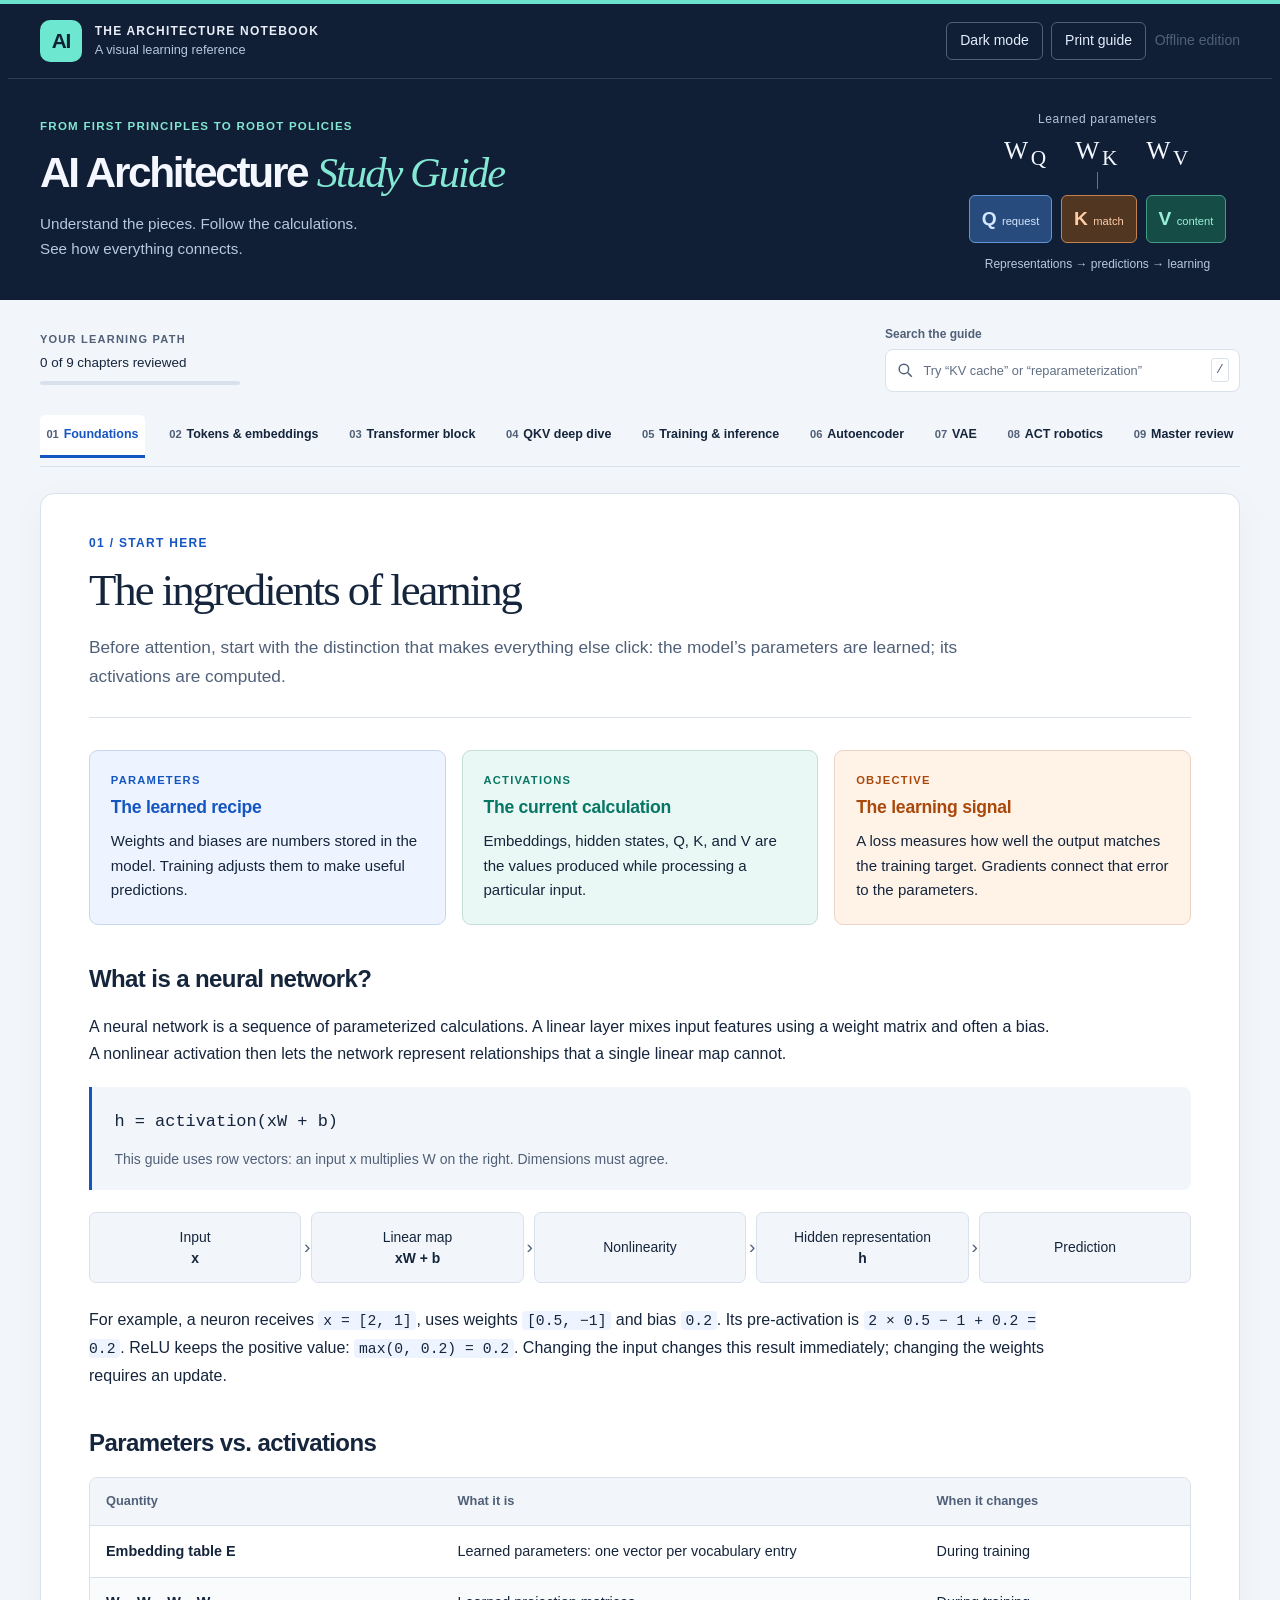
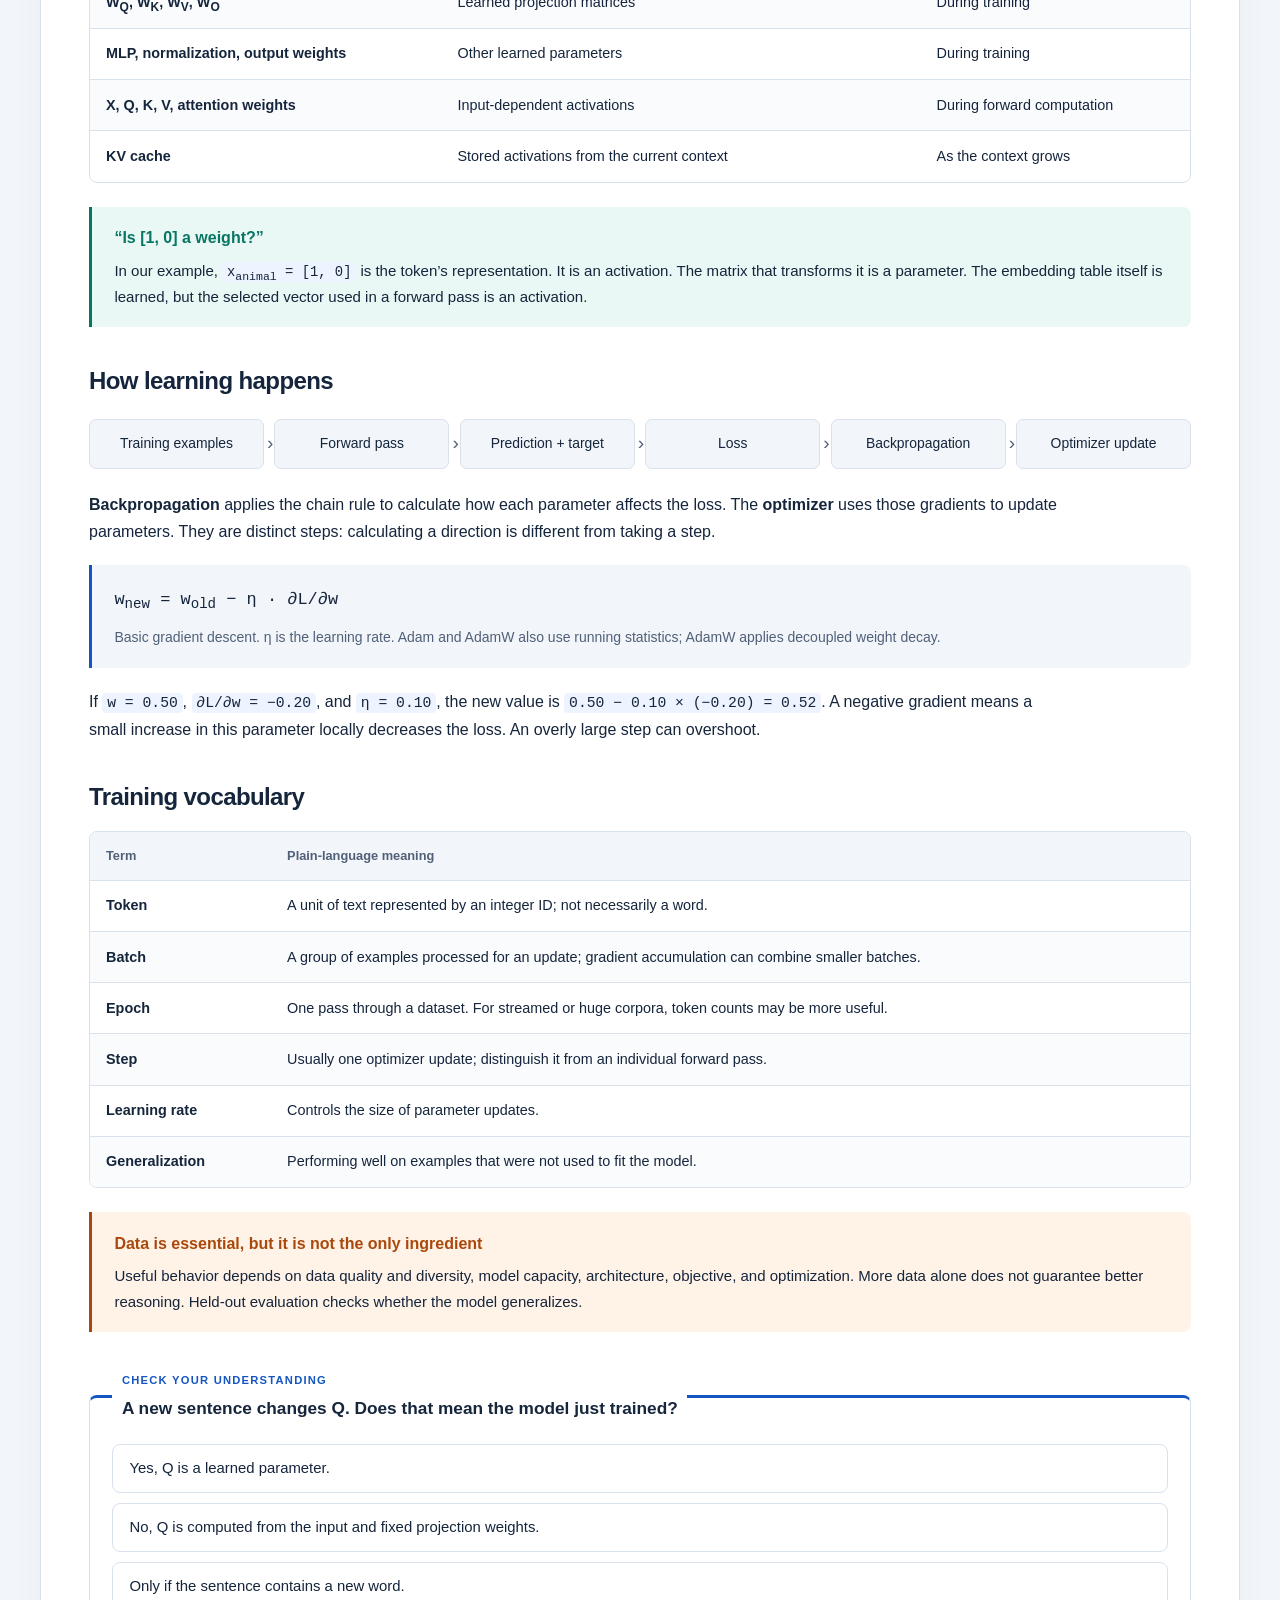
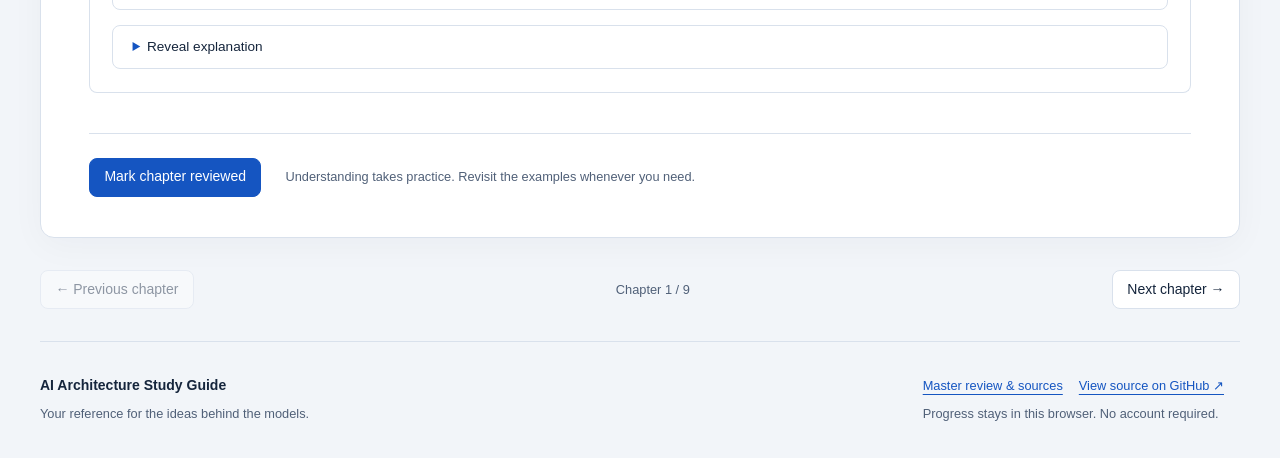
==== commit 1f2e5f00: "Refine title spacing and anchored chapter navigation" ====
--- a/offline.html
+++ b/offline.html
@@ -21,6 +21,8 @@
 @media(min-width:901px){.intro h1{font-size:2.65rem}.intro h1 br{display:none}.intro{padding-top:1.45rem;padding-bottom:1.5rem}.intro-map{min-width:285px;margin-right:0}.masthead-inner{padding-top:1rem;padding-bottom:1rem}}
 @media screen{.chapter-nav{position:sticky;top:0;z-index:5;background:var(--bg);padding-top:.25rem;box-shadow:0 5px 0 var(--bg)}}
 
+@media screen{.chapter,.topic,.quiz{scroll-margin-top:5rem}}
+
 </style>
 
 </head>
@@ -28,7 +30,7 @@
 <a class="skip-link" href="#study-content">Skip to study content</a>
 <header class="masthead">
 <div class="masthead-inner"><a class="brand" href="#foundations"><span class="brand-mark">AI</span><span>THE ARCHITECTURE NOTEBOOK<span class="brand-sub">A visual learning reference</span></span></a><div class="header-actions"><button type="button" id="theme-toggle" aria-label="Switch to dark theme">Dark mode</button><button type="button" id="print-guide">Print guide</button><span class="caption">Offline edition</span></div></div>
-<div class="intro"><div><p class="eyebrow">FROM FIRST PRINCIPLES TO ROBOT POLICIES</p><h1>AI Architecture<br><em>Study Guide</em></h1><p>Understand the pieces. Follow the calculations.<br>See how everything connects.</p></div><div class="intro-map" aria-label="Learned parameters produce representations that support predictions"><span>Learned parameters</span><b>W<sub>Q</sub> &nbsp; W<sub>K</sub> &nbsp; W<sub>V</sub></b><div class="map-line"></div><div class="qkv-chips"><span>Q <small>request</small></span><span>K <small>match</small></span><span>V <small>content</small></span></div><p>Representations → predictions → learning</p></div></div>
+<div class="intro"><div><p class="eyebrow">FROM FIRST PRINCIPLES TO ROBOT POLICIES</p><h1>AI Architecture<br> <em>Study Guide</em></h1><p>Understand the pieces. Follow the calculations.<br>See how everything connects.</p></div><div class="intro-map" aria-label="Learned parameters produce representations that support predictions"><span>Learned parameters</span><b>W<sub>Q</sub> &nbsp; W<sub>K</sub> &nbsp; W<sub>V</sub></b><div class="map-line"></div><div class="qkv-chips"><span>Q <small>request</small></span><span>K <small>match</small></span><span>V <small>content</small></span></div><p>Representations → predictions → learning</p></div></div>
 </header>
 <div class="guide-shell">
 <div class="toolbar"><div><span class="eyebrow">YOUR LEARNING PATH</span><span id="progress-label">0 of 9 chapters reviewed</span><progress id="progress" max="9" value="0" aria-label="Chapters reviewed"></progress></div><div class="search-box"><label for="guide-search">Search the guide</label><div><svg viewBox="0 0 24 24" aria-hidden="true"><circle cx="10" cy="10" r="6"></circle><path d="m15 15 5 5"></path></svg><input id="guide-search" type="search" placeholder="Try “KV cache” or “reparameterization”" autocomplete="off"><kbd>/</kbd></div></div></div>
